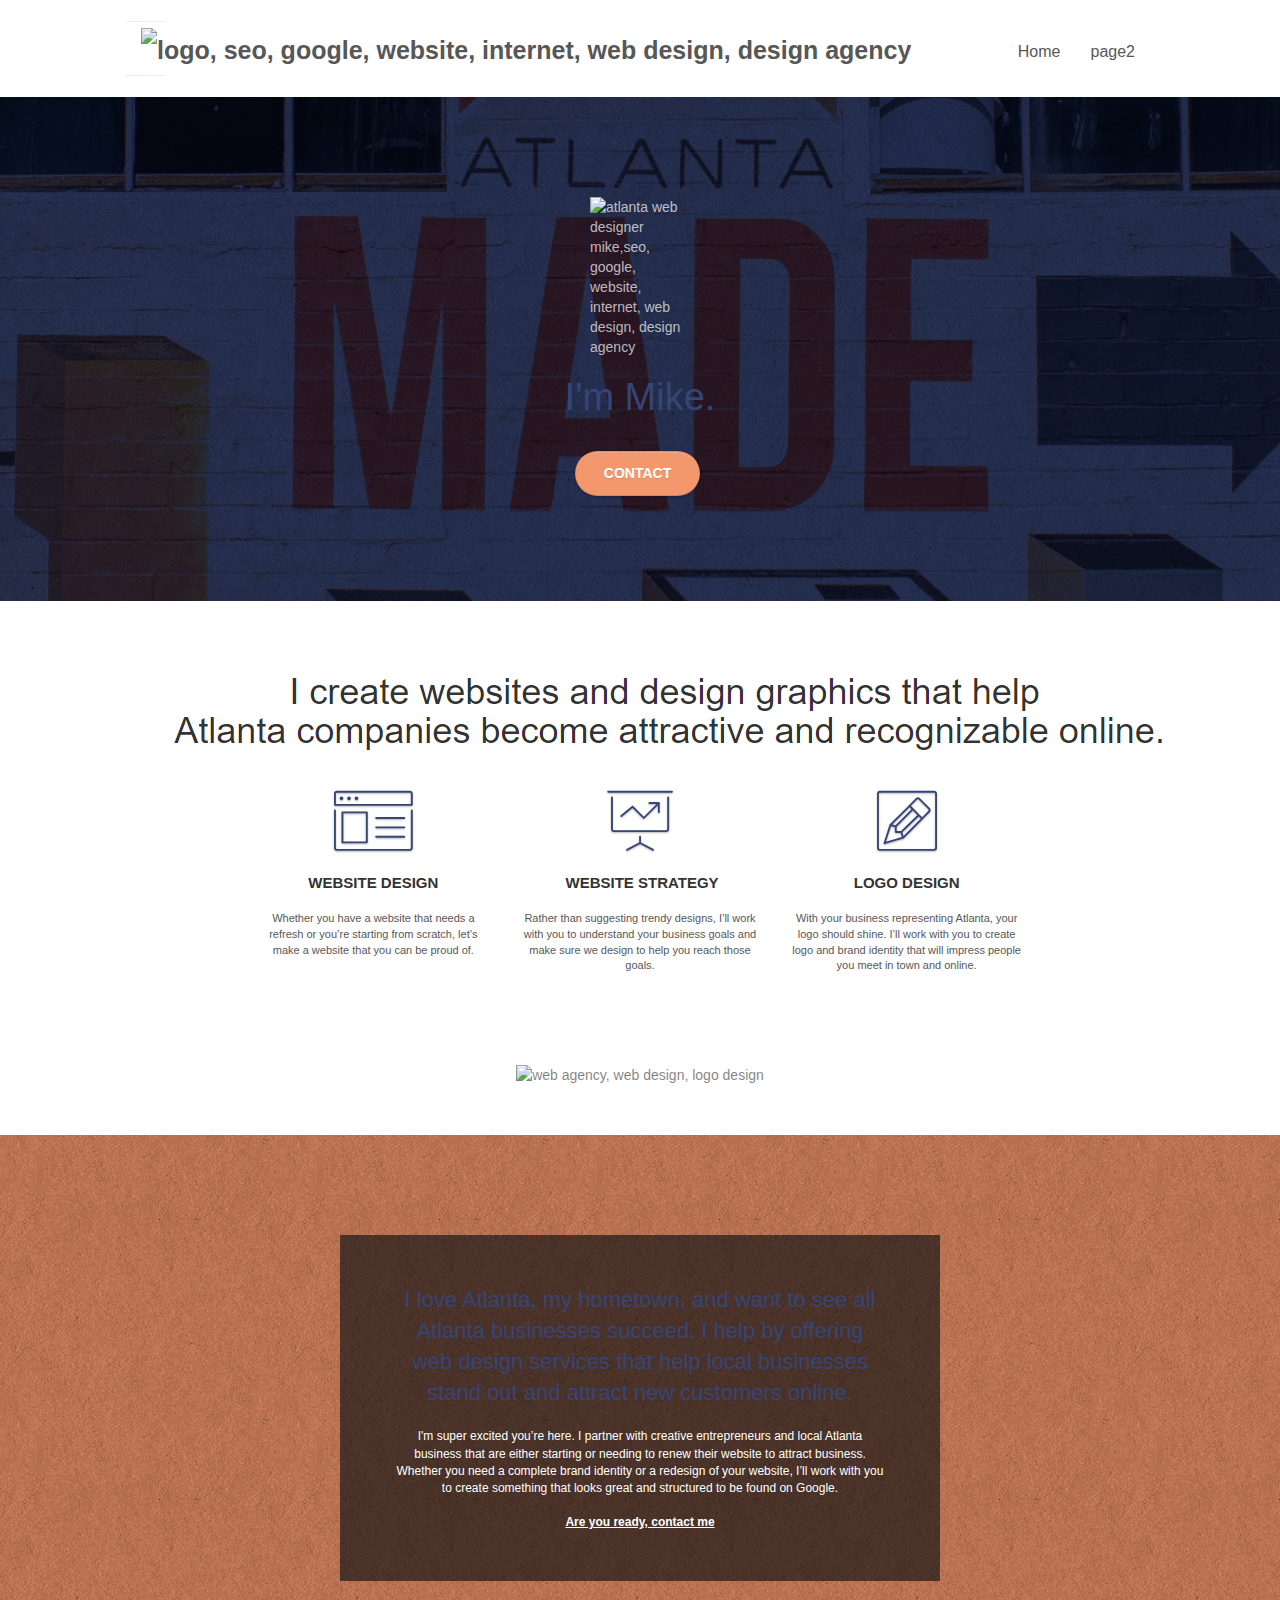
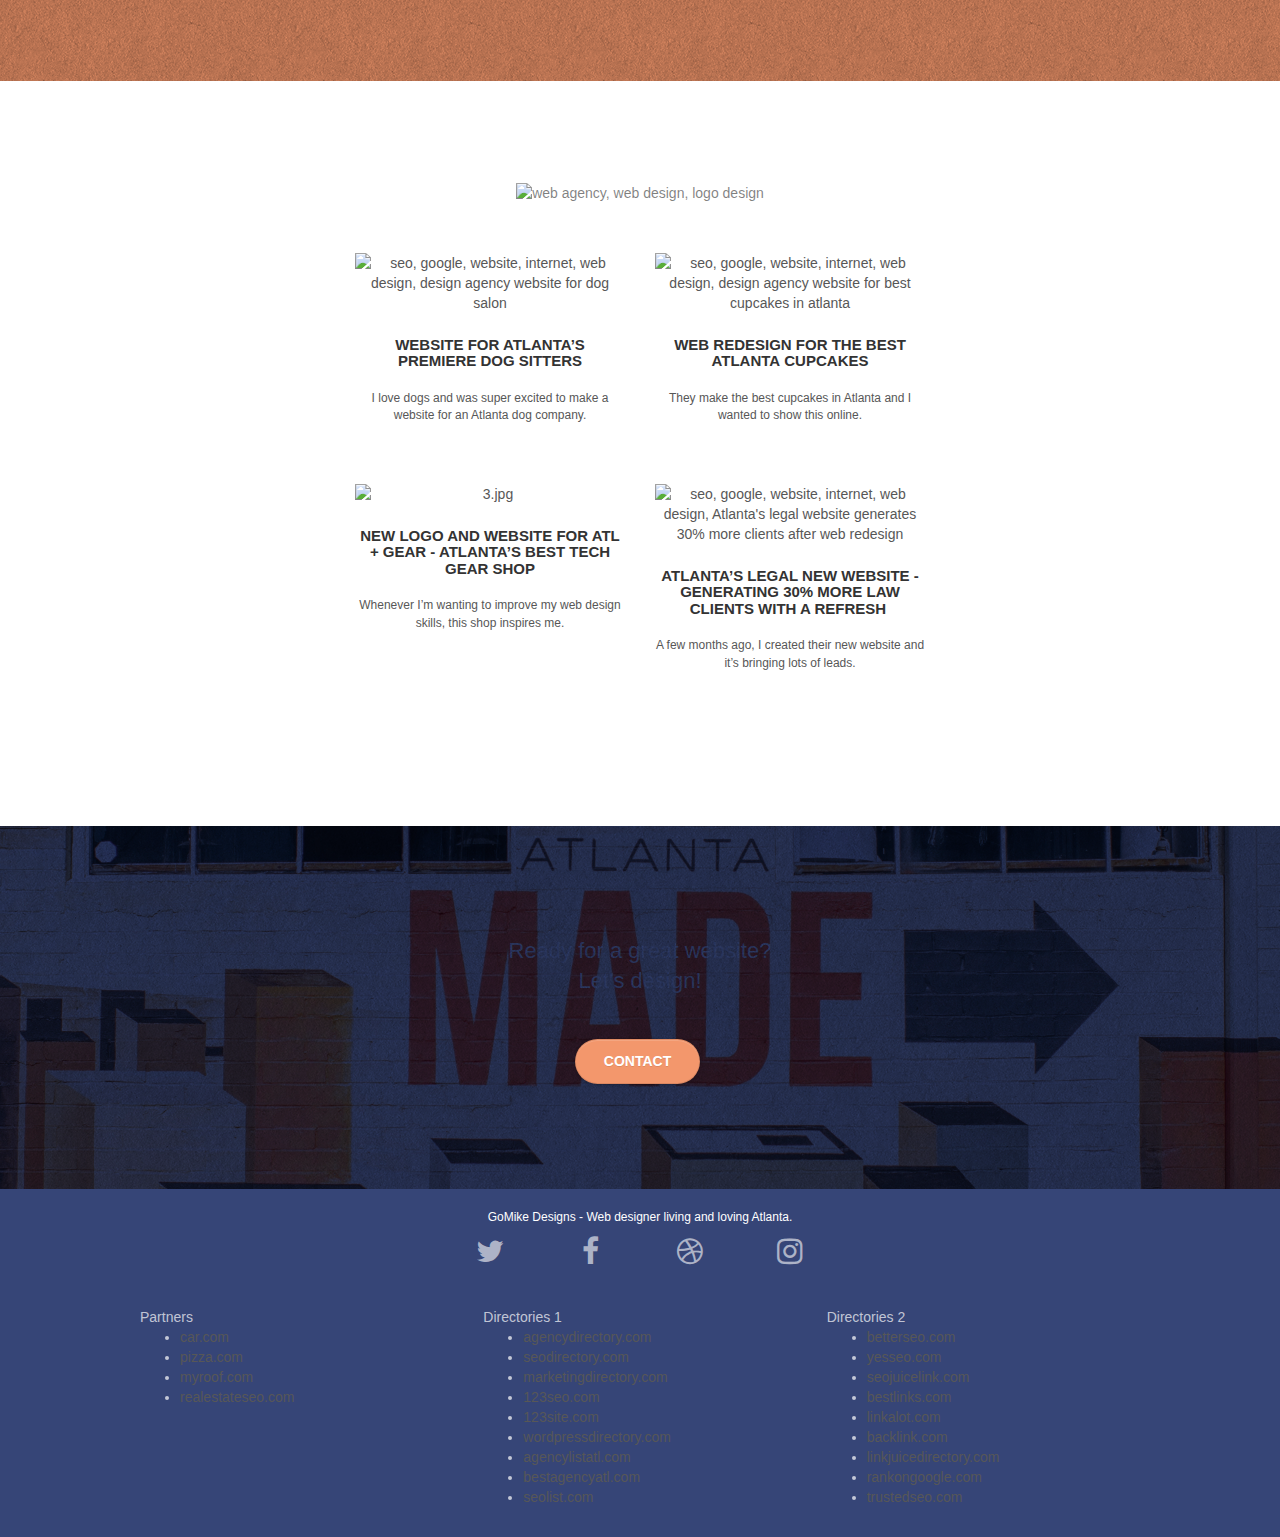
==== index.html @ 1b025294 "Add files via upload" ====
<!doctype html>
<html lang="Default">
<head>
    <meta charset="utf-8">
    <meta name="keywords" content="seo, google, website, internet, web design, design agency, design agency, design agency, design agency, design agency, design agency, logo design atlanta">
    <meta name="description" content="I'm Mike and your should hire me to build your website">
    <meta name="viewport" content="width=device-width, initial-scale=1.0, viewport-fit=cover">
    <link rel="shortcut icon" type="image/png" href="favicon.jpg">
    
	<link rel="stylesheet" type="text/css" href="./css/bootstrap.css">
	<link rel="stylesheet" type="text/css" href="style.css">
	<link rel="stylesheet" type="text/css" href="./css/font-awesome.css">
	<link rel="stylesheet" type="text/css" href="./css/et-line.css">
	
    
	<script src="./js/jquery-2.1.0.js"></script>
	<script src="./js/bootstrap.js"></script>
	<script src="./js/blocs.js"></script>
	<script src="./js/jquery.touchSwipe.js"></script>
	<script src="./js/gmaps.js"></script>

    <title>.</title>

    
<!-- Analytics -->
 
<!-- Analytics END -->
    
</head>
<body>
<!-- Main container -->
<div class="page-container">
    
<!-- bloc-0 -->
<div class="bloc bgc-white l-bloc " id="bloc-0">
	<div class="container bloc-sm">
		<nav class="navbar row">
			<div class="navbar-header">
					<div class="keywords" style="color:#cccccc;font-size:1px;">web agency atlanta, web strategy, web design, logo, website, web, internet, logo design</div>
				<a class="navbar-brand" href="index.html"><img src="img/atlanta%20web%20design%20logo.png" alt="logo, seo, google, website, internet, web design, design agency" height="40" /></a>
					<div class="keywords" style="color:#cccccc;font-size:1px;">web agency atlanta, web strategy, web design, logo, website, web, internet, logo design</div>

				<button id="nav-toggle" type="button" class="ui-navbar-toggle navbar-toggle" data-toggle="collapse" data-target=".navbar-1">
					<span class="sr-only">Toggle navigation</span><span class="icon-bar"></span><span class="icon-bar"></span><span class="icon-bar"></span>
				</button>
			</div>
			<div class="collapse navbar-collapse navbar-1 special-dropdown-nav">
				<ul class="site-navigation nav navbar-nav">
					<li>
						<a href="index.html">Home</a>
					</li>
					<li>
					</li>
					<li>
						<a href="page2.html">page2</a>
					</li>
				</ul>
			</div>
		</nav>
	</div>
</div>
<!-- bloc-0 END -->

<!-- bloc-1-hero -->
<div class="bloc bgc-dark-slate-blue bg-atlanta-20made-20sign d-bloc bg-t-edge bloc-bg-texture texture-paper b-parallax" id="bloc-1-hero">
	<div class="container bloc-lg">
		<div class="row tight-width-whitespace">
			<div class="col-sm-12">
				<img src="img/atlanta%20web%20designer%20mike.png" class="center-block image-resize-mode" width="100" alt="atlanta web designer mike,seo, google, website, internet, web design, design agency" />
				<h1 class="text-center hero-bloc-text tc-white ">
					I'm Mike.
				</h1>
				<div class="text-center">
					<a href="page2.html" class="btn btn-lg btn-clean btn-rd cta-hero btn-atomic-tangerine" id="cta-hero">Contact</a>
				</div>
			</div>
		</div>
	</div>
</div>
<!-- bloc-1-hero END -->

<!-- bloc-2-services -->
<div class="bloc bgc-white l-bloc" id="bloc-2-services">
	<div class="container bloc-md">
		<div class="row">
			<div class="col-sm-12 text-center">
				<img alt="web agency, web design, logo design, atlanta agency, mike" src="img/title.png" />
			</div>
		</div>
		<div class="row voffset-lg med-width-whitespace">
			<div class="col-sm-4">
				<div class="text-center">
					<span class="et-icon-browser sm-shadow icon-dark-slate-blue icons icon-lg"></span>
				</div>
				<h1 class="mg-md text-center service-header">
					Website Design
				</h1>
				<p class="text-center ">
					Whether you have a website that needs a refresh or you&rsquo;re starting from scratch, let&rsquo;s make a website that you can be proud of.
				</p>
			</div>
			<div class="col-sm-4">
				<div class="text-center">
					<span class="et-icon-presentation sm-shadow icon-dark-slate-blue icons icon-lg"></span>
				</div>
				<h1 class="mg-md text-center service-header">
					&nbsp;Website Strategy
				</h1>
				<p class="text-center ">
					Rather than suggesting trendy designs, I&rsquo;ll work with you to understand your business goals and make sure we design to help you reach those goals.<br>
				</p>
			</div>
			<div class="col-sm-4">
				<div class="text-center">
					<span class="et-icon-edit sm-shadow icon-dark-slate-blue icons icon-lg"></span>
				</div>
				<h1 class="mg-md text-center service-header">
					Logo Design
				</h1>
				<p class="text-center ">
					With your business representing Atlanta, your logo should shine. I&rsquo;ll work with you to create logo and brand identity that will impress people you meet in town and online.
				</p>
			</div>
		</div>
		<div class="row voffset-lg voffset">
			<div class="col-xs-12 col-md-8 col-md-offset-2 text-center">
				<img alt="web agency, web design, logo design " src="img/quote.png" />
			</div>
		</div>
	</div>
</div>
<!-- bloc-2-services END -->

<!-- bloc-3-what-i-do -->
<div class="bloc tc-white bgc-atomic-tangerine bloc-bg-texture texture-paper b-parallax bg-atlanta-20made-20sign-20orange d-bloc" id="bloc-3-what-i-do">
	<div class="container bloc-lg">
		<div class="row tight-width-whitespace black-background">
			<div class="col-sm-12">
				<h2 class="mg-md text-center tc-white">
					I love Atlanta, my hometown, and want to see all Atlanta businesses succeed. I help by offering web design services that help local businesses stand out and attract new customers online.<br>
				</h2>
				<p class="text-center white">
					I'm super excited you&rsquo;re here. I partner with creative entrepreneurs and local Atlanta business that are either starting or needing to renew their website to attract business. Whether you need a complete brand identity or a redesign of your website, I&rsquo;ll work with you to create something that looks great and structured to be found on Google.<br><br><a class="ltc-white bold-link" href="page2.html">Are you ready, contact me</a><br>
				</p>
			</div>
		</div>
	</div>
</div>
<!-- bloc-3-what-i-do END -->

<!-- bloc-4-portfolio -->
<div class="bloc bgc-white bg-lines-h2-bg bg-repeat l-bloc" id="bloc-4-portfolio">
	<div class="container bloc-lg">
		<div class="row">
			<div class="col-sm-12 text-center">
								<img alt="web agency, web design, logo design " src="img/title2.png" />

			</div>
		</div>
		<div class="row tight-width-whitespace portfolio-row">
			<div class="col-sm-6">
				<a href="#" data-lightbox="img/11.jpg" data-gallery-id="gallery-1" data-caption="Website for Atlanta's Premiere dog salon" data-frame="snapshot-lb"><img src="img/11.jpg" class="img-responsive portfolio-thumb" alt="seo, google, website, internet, web design, design agency website for dog salon"/></a>
				<h3 class="mg-md text-center">
					Website for Atlanta&rsquo;s premiere Dog Sitters
				</h3>
				<p class="text-center">
					I love dogs and was super excited to make a website for an Atlanta dog company.
				</p>
			</div>
			<div class="col-sm-6">
				<a href="#" data-lightbox="img/2.jpg" data-gallery-id="gallery-1" data-caption="web redesign for the best cupcakes in Atlanta" data-frame="snapshot-lb"><img src="img/2.jpg" class="img-responsive portfolio-thumb" alt="seo, google, website, internet, web design, design agency website for best cupcakes in atlanta"/></a>
				<h3 class="mg-md text-center">
					Web redesign for the best Atlanta&nbsp;cupcakes
				</h3>
				<p class="text-center">
					They make the best cupcakes in Atlanta and I wanted to show this online.
				</p>
			</div>
		</div>
		<div class="row tight-width-whitespace portfolio-row">
			<div class="col-sm-6">
				<a href="#" data-lightbox="img/3.bmp" data-gallery-id="gallery-1" data-caption="New logo and website for Atlanta's best tech gear shop" data-frame="snapshot-lb"><img src="img/3.bmp" class="img-responsive portfolio-thumb" alt="3.jpg" /></a>
				<h3 class="mg-md text-center">
					New logo and website for Atl + Gear - Atlanta&rsquo;s best tech gear shop
				</h3>
				<p class="text-center">
					Whenever I&rsquo;m wanting to improve my web design skills, this shop inspires me.
				</p>
			</div>
			<div class="col-sm-6">
				<a href="#" data-lightbox="img/4.bmp" data-gallery-id="gallery-1" data-caption="Atlanta's legal website generates 30% more clients after web redesign" data-frame="snapshot-lb"><img src="img/4.bmp" class="img-responsive portfolio-thumb" alt="seo, google, website, internet, web design, Atlanta's legal website generates 30% more clients after web redesign" /></a>
				<h3 class="mg-md text-center">
					Atlanta&rsquo;s legal new website - Generating 30% more law clients with a refresh&nbsp;
				</h3>
				<p class="text-center">
					A few months ago, I created their new website and it&rsquo;s bringing lots of leads.
				</p>
			</div>
		</div>
	</div>
</div>
<!-- bloc-4-portfolio END -->

<!-- bloc-5-cta -->
<div class="bloc bgc-dark-slate-blue bg-atlanta-20made-20sign d-bloc bloc-bg-texture texture-paper" id="bloc-5-cta">
	<div class="container bloc-lg">
		<div class="row">
			<h2 class="mg-md text-center tc-white">
				Ready for a great website? <br>Let&rsquo;s design!
			</h2>
			<div class="col-sm-12 text-center">
				<a href="page2.html" class="btn btn-atomic-tangerine btn-clean btn-rd btn-lg cta-hero">Contact</a>
			</div>
		</div>
	</div>
</div>
<!-- bloc-5-cta END -->

<!-- Footer - bloc-8 -->
<div class="bloc bgc-dark-slate-blue d-bloc" id="bloc-8">
	<div class="container bloc-sm">
		<div class="row">
			<div class="col-sm-12">
				<p class="text-center white">
					GoMike Designs - Web designer living and loving Atlanta.<br>
				</p>
				<div class="row row-no-gutters social">
					<div class="col-sm-3">
						<div class="text-center">
							<a class="social" href="index.html"><span class="fa fa-twitter icon-md"></span></a>
						</div>
					</div>
					<div class="col-sm-3">
						<div class="text-center">
							<a class="social" href="index.html"><span class="fa fa-facebook icon-md"></span></a>
						</div>
					</div>
					<div class="col-sm-3">
						<div class="text-center">
							<a class="social" href="index.html"><span class="fa fa-dribbble icon-md"></span></a>
						</div>
					</div>
					<div class="col-sm-3">
						<div class="text-center">
							<a class="social" href="index.html"><span class="fa fa-instagram icon-md"></span></a>
						</div>
					</div>

					<div class="keywords" style="color:#364577;">web agency atlanta, web strategy, web design, logo, website, web, internet, logo design</div>

				</div>
					<div class="row">
					<div class="col-sm-4">
						Partners
							<ul>
								<li><a href="car.com">car.com</a></li>
								<li><a href="pizza.com">pizza.com</a></li>
								<li><a href="myroof.com">myroof.com</a></li>
								<li><a href="realestateseo.com">realestateseo.com</a></li>
							</ul>		
					</div>
					<div class="col-sm-4">
						Directories 1
						<ul>
							<li><a href="agencydirectory.com">agencydirectory.com</a></li>
							<li><a href="seodirectory.com">seodirectory.com</a></li>
							<li><a href="marketingdirectory.com">marketingdirectory.com</a></li>
							<li><a href="123seo.com">123seo.com</a></li>
							<li><a href="123site.com">123site.com</a></li>
							<li><a href="wordpressdirectory.com">wordpressdirectory.com</a></li>
							<li><a href="agencylistatl.com">agencylistatl.com</a></li>
							<li><a href="bestagencyatl.com">bestagencyatl.com</a></li>
							<li><a href="seolist.com">seolist.com</a></li>
						</ul>
					</div>
					<div class="col-sm-4">
						Directories 2
						<ul>
							<li><a href="betterseo.com">betterseo.com</a></li>
							<li><a href="yesseo.com">yesseo.com</a></li>
							<li><a href="seojuicelink.com">seojuicelink.com</a></li>
							<li><a href="bestlinks.com">bestlinks.com</a></li>
							<li><a href="linkalot.com">linkalot.com</a></li>
							<li><a href="backlink.com">backlink.com</a></li>
							<li><a href="linkjuicedirectory.com">linkjuicedirectory.com</a></li>
							<li><a href="rankongoogle.com">rankongoogle.com</a></li>
							<li><a href="trustedseo.com">trustedseo.com</a></li>
						</ul>
					</div>
				</div>
			</div>
		</div>
	</div>
</div>
<!-- Footer - bloc-8 END -->

</div>
<!-- Main container END -->
    

</body>
</html>
---- style.css ----
body {
    margin: 0;
    padding: 0;
    background: #FFF;
    overflow-x: hidden;
    -webkit-font-smoothing: antialiased;
    -moz-osx-font-smoothing: grayscale;
}

a,
button {
    transition: all .3s ease-in-out;
    outline: none!important;
}

a:hover {
    text-decoration: none;
    cursor: pointer;
}

#page-loading-blocs-notifaction {
    position: fixed;
    top: 0;
    bottom: 0;
    width: 100%;
    z-index: 100000;
    background: #FFFFFF url("img/pageload-spinner.gif") no-repeat center center;
}

.bloc {
    width: 100%;
    clear: both;
    background: 50% 50% no-repeat;
    padding: 0 50px;
    -webkit-background-size: cover;
    -moz-background-size: cover;
    -o-background-size: cover;
    background-size: cover;
    position: relative;
}

.bloc .container {
    padding-left: 0;
    padding-right: 0;
}

.bloc-lg {
    padding: 100px 50px;
}

.bloc-md {
    padding: 50px;
}

.bloc-sm {
    padding: 20px 50px;
}

.bg-center,
.bg-l-edge,
.bg-r-edge,
.bg-t-edge,
.bg-b-edge,
.bg-tl-edge,
.bg-bl-edge,
.bg-tr-edge,
.bg-br-edge,
.bg-repeat {
    -webkit-background-size: auto!important;
    -moz-background-size: auto!important;
    -o-background-size: auto!important;
    background-size: auto!important;
}

.bg-repeat {
    background: repeat;
}

.bg-t-edge {
    background: top no-repeat;
}

.bloc-bg-texture::before {
    content: "";
    background-size: 2px 2px;
    position: absolute;
    top: 0;
    bottom: 0;
    left: 0;
    right: 0;
}

.texture-paper::before {
    background: url("img/texture-paper.png");
    background-size: 280px 280px;
}

.b-parallax {
    background-attachment: fixed;
}

.d-bloc {
    color: rgba(255, 255, 255, .7);
}

.d-bloc button:hover {
    color: rgba(255, 255, 255, .9);
}

.d-bloc .icon-round,
.d-bloc .icon-square,
.d-bloc .icon-rounded,
.d-bloc .icon-semi-rounded-a,
.d-bloc .icon-semi-rounded-b {
    border-color: rgba(255, 255, 255, .9);
}

.d-bloc .divider-h span {
    border-color: rgba(255, 255, 255, .2);
}

.d-bloc .a-btn,
.d-bloc .navbar a,
.d-bloc .navbar-brand,
.d-bloc a .icon-sm,
.d-bloc a .icon-md,
.d-bloc a .icon-lg,
.d-bloc a .icon-xl,
.d-bloc h1 a,
.d-bloc h2 a,
.d-bloc h3 a,
.d-bloc h4 a,
.d-bloc h5 a,
.d-bloc h6 a,
.d-bloc p a {
    color: rgba(255, 255, 255, .6);
}

.d-bloc .a-btn:hover,
.d-bloc .navbar a:hover,
.d-bloc .navbar-brand:hover,
.d-bloc a:hover .icon-sm,
.d-bloc a:hover .icon-md,
.d-bloc a:hover .icon-lg,
.d-bloc a:hover .icon-xl,
.d-bloc h1 a:hover,
.d-bloc h2 a:hover,
.d-bloc h3 a:hover,
.d-bloc h4 a:hover,
.d-bloc h5 a:hover,
.d-bloc h6 a:hover,
.d-bloc p a:hover {
    color: rgba(255, 255, 255, 1);
}

.d-bloc .navbar-toggle .icon-bar {
    background: rgba(255, 255, 255, 1);
}

.d-bloc .btn-wire,
.d-bloc .btn-wire:hover {
    color: rgba(255, 255, 255, 1);
    border-color: rgba(255, 255, 255, 1);
}

.d-bloc .panel {
    color: rgba(0, 0, 0, .5);
}

.d-bloc .panel button:hover {
    color: rgba(0, 0, 0, .7);
}

.d-bloc .panel icon {
    border-color: rgba(0, 0, 0, .7);
}

.d-bloc .panel .divider-h span {
    border-color: rgba(0, 0, 0, .1);
}

.d-bloc .panel .a-btn {
    color: rgba(0, 0, 0, .6);
}

.d-bloc .panel .a-btn:hover {
    color: rgba(0, 0, 0, 1);
}

.d-bloc .panel .btn-wire,
.d-bloc .panel .btn-wire:hover {
    color: rgba(0, 0, 0, .7);
    border-color: rgba(0, 0, 0, .3);
}

.d-bloc .panel,
.l-bloc {
    color: rgba(0, 0, 0, .5);
}

.d-bloc .panel button:hover,
.l-bloc button:hover {
    color: rgba(0, 0, 0, .7);
}

.l-bloc .icon-round,
.l-bloc .icon-square,
.l-bloc .icon-rounded,
.l-bloc .icon-semi-rounded-a,
.l-bloc .icon-semi-rounded-b {
    border-color: rgba(0, 0, 0, .7);
}

.d-bloc .panel .divider-h span,
.l-bloc .divider-h span {
    border-color: rgba(0, 0, 0, .1);
}

.d-bloc .panel .a-btn,
.l-bloc .a-btn,
.l-bloc .navbar a,
.l-bloc .navbar-brand,
.l-bloc a .icon-sm,
.l-bloc a .icon-md,
.l-bloc a .icon-lg,
.l-bloc a .icon-xl,
.l-bloc h1 a,
.l-bloc h2 a,
.l-bloc h3 a,
.l-bloc h4 a,
.l-bloc h5 a,
.l-bloc h6 a,
.l-bloc p a {
    color: rgba(0, 0, 0, .6);
}

.d-bloc .panel .a-btn:hover,
.l-bloc .a-btn:hover,
.l-bloc .navbar a:hover,
.l-bloc .navbar-brand:hover,
.l-bloc a:hover .icon-sm,
.l-bloc a:hover .icon-md,
.l-bloc a:hover .icon-lg,
.l-bloc a:hover .icon-xl,
.l-bloc h1 a:hover,
.l-bloc h2 a:hover,
.l-bloc h3 a:hover,
.l-bloc h4 a:hover,
.l-bloc h5 a:hover,
.l-bloc h6 a:hover,
.l-bloc p a:hover {
    color: rgba(0, 0, 0, 1);
}

.l-bloc .navbar-toggle .icon-bar {
    color: rgba(0, 0, 0, .6);
}

.d-bloc .panel .btn-wire,
.d-bloc .panel .btn-wire:hover,
.l-bloc .btn-wire,
.l-bloc .btn-wire:hover {
    color: rgba(0, 0, 0, .7);
    border-color: rgba(0, 0, 0, .3);
}

.voffset {
    margin-top: 30px;
}

.voffset-lg {
    margin-top: 80px;
}

.row-no-gutters {
    margin-right: 0;
    margin-left: 0;
}

.row.row-no-gutters > [class^="col-"],
.row.row-no-gutters > [class*=" col-"] {
    padding-right: 0;
    padding-left: 0;
}

#bloc-2-services p {
    font-size: 11px;
}

.navbar {
    margin-bottom: 0;
    z-index: 1;
}

.navbar-brand {
    height: auto;
    padding: 3px 15px;
    font-size: 25px;
    font-weight: normal;
    font-weight: 600;
    line-height: 44px;
}

.navbar-brand img {
    max-height: 200px;
    margin: 0 5px 0 0;
    display: inline;
}

.navbar-brand img[src$=svg] {
    min-width: 100px;
}

.nav-center .navbar-brand img {
    margin: 0;
}

.navbar .nav {
    padding-top: 2px;
    margin-right: -16px;
    float: right;
    z-index: 1;
}

.nav > li {
    float: left;
    margin-top: 4px;
    font-size: 16px;
}

.navbar-nav .open .dropdown-menu > li > a {
    text-align: inherit;
}

.nav > li a:hover,
.nav > li a:focus {
    background: transparent;
}

.navbar-toggle {
    margin: 10px 10px 0 0;
    border: 0px;
}

.navbar-toggle:hover {
    background: transparent!important;
}

.navbar-toggle .icon-bar {
    background-color: rgba(0, 0, 0, .5);
    width: 26px;
}

.nav-invert .navbar .nav {
    float: left;
}

.nav-invert .navbar-header,
.nav-invert .navbar-brand {
    float: right;
    position: relative;
    z-index: 2;
}

@media (min-width: 768px) {
    .site-navigation {
        position: absolute;
        top: 50%;
        right: 20px;
        transform: translate(0, -50%);
        -webkit-transform: translateY(-50%);
    }
    .nav > li .dropdown-menu a,
    .nav > li .dropdown-menu a:hover {
        color: #484848;
    }
    .nav-invert .site-navigation {
        left: 0;
        right: 0;
    }
    .nav-center {
        text-align: center;
    }
    .nav-center .navbar-header {
        width: 100%;
    }
    .nav-center .navbar-header,
    .nav-center .navbar-brand,
    .nav-center .nav > li {
        float: none;
        display: inline-block;
    }
    .nav-center .site-navigation {
        position: relative;
        width: 100%;
        right: 0;
        margin-right: 0px;
        margin-top: 20px;
    }
    .nav-center.mini-nav .navbar-toggle {
        float: none;
        margin: 10px auto 0;
    }
}

.nav > li > .dropdown a {
    background: none!important;
    display: block;
    padding: 14px 15px;
}

nav .caret {
    margin: 0 5px;
}

.dropdown-menu .dropdown-menu {
    top: -8px;
    left: 100%;
}

.dropdown-menu .dropmenu-flow-right {
    top: 100%;
    left: 0;
    margin-left: -1px;
    border-top-left-radius: 0;
    border-top-right-radius: 0;
}

.dropdown-menu .dropdown span {
    border: 4px solid black;
    border-top-color: transparent;
    border-right-color: transparent;
    border-bottom-color: transparent;
    margin: 6px -5px 0 0!important;
    float: right;
}

.mg-md {
    margin-top: 10px;
    margin-bottom: 20px;
}

.mg-lg {
    margin-top: 10px;
    margin-bottom: 40px;
}

.btn {
    margin: 0 5px 5px 0;
}

.btn.pull-right {
    margin: 0 0 5px 5px;
}

.btn-d,
.btn-d:hover,
.btn-d:focus {
    color: #FFF;
    background: rgba(0, 0, 0, .3);
}

button {
    outline: none!important;
}

.btn-rd {
    border-radius: 40px;
}

.btn-clean {
    border: 1px solid rgba(0, 0, 0, .08);
    border-bottom-color: rgba(0, 0, 0, .1);
    text-shadow: 0 1px 0 rgba(0, 0, 1, .1);
    box-shadow: 0 1px 3px rgba(0, 0, 1, .25), inset 0 1px 0 0 rgba(255, 255, 255, .15);
}

.icon-md {
    font-size: 30px!important;
}

.icon-lg {
    font-size: 60px!important;
}

.sm-shadow {
    text-shadow: 0 1px 2px rgba(0, 0, 0, .3);
}

.panel-sq,
.panel-sq .panel-heading,
.panel-sq .panel-footer {
    border-radius: 0;
}

.panel-rd {
    border-radius: 30px;
}

.panel-rd .panel-heading {
    border-radius: 29px 29px 0 0;
}

.panel-rd .panel-footer {
    border-radius: 0 0 29px 29px;
}

.form-control {
    border-color: rgba(0, 0, 0, .1);
    box-shadow: none;
}

.scrollToTop {
    width: 40px;
    height: 40px;
    position: fixed;
    bottom: 20px;
    right: 20px;
    opacity: 0;
    z-index: 500;
    transition: all .3s ease-in-out;
}

.scrollToTop span {
    margin-top: 6px;
}

.showScrollTop {
    font-size: 14px;
    opacity: 1;
}

a[data-lightbox] {
    position: relative;
    display: block;
    text-align: center;
}

a[data-lightbox]:hover::before {
    content: "+";
    font-family: "HelveticaNeue-Light", "Helvetica Neue Light", "Helvetica Neue", Helvetica, Arial;
    font-size: 32px;
    width: 50px;
    height: 50px;
    margin-left: -25px;
    border-radius: 50%;
    background: rgba(0, 0, 0, .6);
    color: #FFF;
    font-weight: 100;
    z-index: 1;
    position: absolute;
    top: 50%;
    transform: translateY(-50%);
    -webkit-transform: translateY(-50%);
}

a[data-lightbox]:hover img {
    opacity: 0.6;
    -webkit-animation-fill-mode: none;
    animation-fill-mode: none;
}

#lightbox-modal {
    display: flex;
    align-items: center;
}

#lightbox-modal .modal-dialog {
    width: 90%;
    max-width: 900px;
    margin: 0 auto 0;
}

#lightbox-modal .modal-dialog img {
    max-height: 90vh;
    margin: 0 auto;
}

.lightbox-caption {
    padding: 20px;
    color: #FFF;
    background: rgba(0, 0, 0, .5);
    position: absolute;
    left: 15px;
    right: 15px;
    bottom: 5px;
}

.close-lightbox {
    color: #FFF;
    font-size: 30px;
    position: absolute;
    top: 20px;
    right: 20px;
    z-index: 20;
    background: rgba(0, 0, 0, .5);
    border: none;
    line-height: 30px;
    padding: 0 9px 5px;
    opacity: 0.3;
}

.close-lightbox:hover,
.next-lightbox:hover,
.prev-lightbox:hover {
    opacity: 1.0;
    color: #FFF;
}

.next-lightbox,
.prev-lightbox {
    font-size: 20px;
    color: rgba(255, 255, 255, .9);
    background: rgba(0, 0, 0, .5);
    transition: all .2s ease-in-out;
    position: absolute;
    top: 45%;
    z-index: 1;
    opacity: 0.4;
}

.next-lightbox {
    padding: 6px 8px 1px 13px;
    right: 25px;
}

.prev-lightbox {
    padding: 6px 13px 1px 10px;
    left: 25px;
}

.snapshot-lb .modal-body {
    padding-bottom: 45px;
}

.snapshot-lb .lightbox-caption {
    padding: 0;
    color: rgba(0, 0, 0, .5);
    background: none;
}

h1,
h2,
h3,
h4,
h5,
h6,
p,
label,
.btn,
a {
    font-family: "helvetica";
    font-weight: 400;
    color: #575757!important;
}

.container {
    max-width: 1000px;
}

.hero-bloc-text {
    font-size: 38px;
}

.hero-bloc-text-sub {
    font-size: 36px;
}

.statement-bloc-text {
    line-height: 26px;
    font-style: italic;
    font-size: 20px;
    text-align: center;
    font-weight: lighter;
    max-width: 520px;
    margin: auto auto auto auto;
}

p {
    font-size: 12px;
}

.tight-width-whitespace {
    max-width: 600px;
    margin: auto auto auto auto;
}

.h1 {
    font-size: 20px;
    font-family: "Open Sans";
}

.cta-hero {
    margin-top: 22px;
    color: #FFFFFF!important;
    text-transform: uppercase;
    padding: 12px 28px 12px 28px;
    font-size: 1.0em;
    font-weight: 700;
}

.social {
    max-width: 400px;
    margin: auto auto auto auto;
}

h2 {
    font-size: 22px;
    line-height: 1.4em;
}

h3 {
    font-size: 15px;
    text-transform: uppercase;
    font-weight: 700;
    color: #333333!important;
}

.med-width-whitespace {
    max-width: 800px;
    margin: auto auto auto auto;
    box-shadow: 0px 0px 0px #000000;
}

h1 {
    color: #333333!important;
}

h4 {
    color: #333333!important;
}

.icons {
    margin-bottom: 14px;
    margin-top: 24px;
}

.white {
    color: #FFFFFF!important;
}

.portfolio-thumb {
    margin-bottom: 24px;
}

.portfolio-row {
    margin-bottom: 44px;
    margin-top: 50px;
}

.avatar {
    box-shadow: 0px 4px 9px rgba(0, 0, 0, 0.3);
}

.black-background {
    background-color: rgba(35, 31, 32, 0.7);
    padding: 40px 40px 40px 40px;
}

.bold-link {
    font-weight: 900;
    text-decoration: underline!important;
}

.service-header {
    font-size: 15px;
    font-weight: 700;
    text-transform: uppercase;
}

.bgc-white {
    background-color: #FFFFFF;
}

.bgc-dark-slate-blue {
    background-color: #364577;
}

.bgc-atomic-tangerine {
    background-color: #F3976C;
}

.tc-white {
    color: #364577!important;
}

.btn-atomic-tangerine {
    background: #F3976C;
    color: #FFFFFF!important;
}

.btn-atomic-tangerine:hover {
    background: #c27956!important;
    color: #FFFFFF!important;
}

.ltc-white {
    color: #FFFFFF!important;
}

.ltc-white:hover {
    color: #cccccc!important;
}

.ltc-atomic-tangerine {
    color: #F3976C!important;
}

.ltc-atomic-tangerine:hover {
    color: #c27956!important;
}

.icon-dark-slate-blue {
    color: #364577!important;
    border-color: #364577!important;
}

.bg-dots-bg {
    background-image: url("img/dots-bg.png");
}

.bg-lines-h2-bg {
    background-image: url("img/lines-h2-bg.png");
}

.bg-atlanta-20made-20sign {
    background-image: url("img/atlanta%20made%20sign.jpg");
}

.bg-atlanta-20made-20sign-20orange {
    background-image: url("img/atlanta%20made%20sign%20orange.jpg");
}

@media (max-width: 1024px) {
    .bloc {
        padding-left: 20px;
        padding-right: 20px;
    }
    .bloc.full-width-bloc,
    .bloc-tile-2.full-width-bloc .container,
    .bloc-tile-3.full-width-bloc .container,
    .bloc-tile-4.full-width-bloc .container {
        padding-left: 0;
        padding-right: 0;
    }
}

@media (max-width: 992px) and (min-width: 768px) {
    .navbar .nav {
        max-width: 80%
    }
    .nav-center.navbar .nav {
        max-width: 100%
    }
}

@media only screen and (min-device-width: 768px) and (max-device-width: 1024px) and (orientation: landscape) {
    .b-parallax {
        background-attachment: scroll;
    }
}

@media only screen and (min-device-width: 1024px) and (max-device-width: 1366px) and (-webkit-min-device-pixel-ratio: 1.5) {
    .b-parallax {
        background-attachment: scroll;
    }
}

@media (max-width: 991px) {
    .container {
        width: 100%;
    }
    .b-parallax {
        background-attachment: scroll;
    }
    .page-container,
    #hero-bloc {
        overflow-x: hidden;
        position: relative;
    }
    .bloc {
        padding-left: constant(safe-area-inset-left);
        padding-right: constant(safe-area-inset-right);
    }
    .bloc-group,
    .bloc-group .bloc {
        display: block;
        width: 100%;
    }
    .bloc-fill-screen .fill-bloc-top-edge,
    .bloc-fill-screen .fill-bloc-bottom-edge {
        padding: 0 20px;
        padding-left: constant(safe-area-inset-left);
        padding-right: constant(safe-area-inset-right);
    }
}

@media (max-width: 767px) {
    .page-container {
        overflow-x: hidden;
        position: relative;
    }
    h1,
    h2,
    h3,
    h4,
    h5,
    h6,
    p,
    #disqus_thread {
        padding-left: 10px!important;
        padding-right: 10px!important;
    }
    .b-parallax {
        background-attachment: scroll;
    }
    .navbar .nav {
        padding-top: 0;
        border-top: 1px solid rgba(0, 0, 0, .2);
        float: none!important;
    }
    .navbar.row {
        margin-left: 0;
        margin-right: 0;
    }
    .site-navigation {
        position: inherit;
        transform: none;
        -webkit-transform: none;
        -ms-transform: none;
    }
    .nav > li {
        margin-top: 0;
        border-bottom: 1px solid rgba(0, 0, 0, .1);
        background: rgba(0, 0, 0, .05);
        text-align: left;
        padding-left: 15px;
        width: 100%;
    }
    .nav > li:hover {
        background: rgba(0, 0, 0, .08);
    }
    .dropdown .dropdown a .caret {
        float: none;
        margin: 5px 0 0 10px!important;
        border: 4px solid black;
        border-bottom-color: transparent;
        border-right-color: transparent;
        border-left-color: transparent;
    }
    #hero-bloc .navbar .nav {
        background: rgba(0, 0, 0, .8);
    }
    #hero-bloc .navbar .nav a {
        color: rgba(255, 255, 255, .6);
    }
    .hero {
        padding: 50px 0;
    }
    .hero-nav {
        left: -1px;
        right: -1px;
    }
    .navbar-collapse {
        padding: 0;
        overflow-x: hidden;
        -webkit-box-shadow: none;
        box-shadow: none;
    }
    .navbar-brand img {
        max-height: 40px;
        width: auto;
    }
    .nav-invert .navbar-header {
        float: none;
        width: 100%;
    }
    .nav-invert .navbar-toggle {
        float: left;
        margin-left: 10px;
    }
    .bloc {
        padding-left: 0;
        padding-right: 0;
    }
    .bloc-xxl,
    .bloc-xl,
    .bloc-lg {
        padding: 40px 0;
    }
    .bloc-sm,
    .bloc-md {
        padding-left: 0;
        padding-right: 0;
    }
    .bloc-tile-2 .container,
    .bloc-tile-3 .container,
    .bloc-tile-4 .container,
    .bloc-fill-screen .fill-bloc-top-edge,
    .bloc-fill-screen .fill-bloc-bottom-edge {
        padding-left: 0;
        padding-right: 0;
    }
    .a-block {
        padding: 0 10px;
    }
    .btn-dwn {
        display: none;
    }
    .voffset {
        margin-top: 5px;
    }
    .voffset-md {
        margin-top: 20px;
    }
    .voffset-lg {
        margin-top: 30px;
    }
    form {
        padding: 5px;
    }
    .close-lightbox {
        display: inline-block;
    }
    .blocsapp-device-iphone5 {
        background-size: 216px 425px;
        padding-top: 60px;
        width: 216px;
        height: 425px;
    }
    .blocsapp-device-iphone5 img {
        width: 180px;
        height: 320px;
    }
}

@media (max-width: 400px) {
    .bloc {
        padding-left: 0;
        padding-right: 0;
    }
}

@media (max-width: 767px) {
    .bloc-mob-center-text {
        text-align: center;
    }
}
---- css/et-line.css ----
@font-face {
    font-family: et-line;
    src: url(../fonts/et-line.eot);
    src: url(../fonts/et-line.eot?#iefix) format('embedded-opentype'), url(../fonts/et-line.woff) format('woff'), url(../fonts/et-line.ttf) format('truetype'), url(../fonts/et-line.svg#et-line) format('svg');
    font-weight: 400;
    font-style: normal
}

.et-icon-adjustments,
.et-icon-alarmclock,
.et-icon-anchor,
.et-icon-aperture,
.et-icon-attachment,
.et-icon-bargraph,
.et-icon-basket,
.et-icon-beaker,
.et-icon-bike,
.et-icon-book-open,
.et-icon-briefcase,
.et-icon-browser,
.et-icon-calendar,
.et-icon-camera,
.et-icon-caution,
.et-icon-chat,
.et-icon-circle-compass,
.et-icon-clipboard,
.et-icon-clock,
.et-icon-cloud,
.et-icon-compass,
.et-icon-desktop,
.et-icon-dial,
.et-icon-document,
.et-icon-documents,
.et-icon-download,
.et-icon-dribbble,
.et-icon-edit,
.et-icon-envelope,
.et-icon-expand,
.et-icon-facebook,
.et-icon-flag,
.et-icon-focus,
.et-icon-gears,
.et-icon-genius,
.et-icon-gift,
.et-icon-global,
.et-icon-globe,
.et-icon-googleplus,
.et-icon-grid,
.et-icon-happy,
.et-icon-hazardous,
.et-icon-heart,
.et-icon-hotairballoon,
.et-icon-hourglass,
.et-icon-key,
.et-icon-laptop,
.et-icon-layers,
.et-icon-lifesaver,
.et-icon-lightbulb,
.et-icon-linegraph,
.et-icon-linkedin,
.et-icon-lock,
.et-icon-magnifying-glass,
.et-icon-map,
.et-icon-map-pin,
.et-icon-megaphone,
.et-icon-mic,
.et-icon-mobile,
.et-icon-newspaper,
.et-icon-notebook,
.et-icon-paintbrush,
.et-icon-paperclip,
.et-icon-pencil,
.et-icon-phone,
.et-icon-picture,
.et-icon-pictures,
.et-icon-piechart,
.et-icon-presentation,
.et-icon-pricetags,
.et-icon-printer,
.et-icon-profile-female,
.et-icon-profile-male,
.et-icon-puzzle,
.et-icon-quote,
.et-icon-recycle,
.et-icon-refresh,
.et-icon-ribbon,
.et-icon-rss,
.et-icon-sad,
.et-icon-scissors,
.et-icon-scope,
.et-icon-search,
.et-icon-shield,
.et-icon-speedometer,
.et-icon-strategy,
.et-icon-streetsign,
.et-icon-tablet,
.et-icon-target,
.et-icon-telescope,
.et-icon-toolbox,
.et-icon-tools,
.et-icon-tools-2,
.et-icon-trophy,
.et-icon-tumblr,
.et-icon-twitter,
.et-icon-upload,
.et-icon-video,
.et-icon-wallet,
.et-icon-wine {
    font-family: et-line;
    speak: none;
    font-style: normal;
    font-weight: 400;
    font-variant: normal;
    text-transform: none;
    line-height: 1;
    -webkit-font-smoothing: antialiased;
    -moz-osx-font-smoothing: grayscale;
    display: inline-block
}

.et-icon-mobile:before {
    content: "\e000"
}

.et-icon-laptop:before {
    content: "\e001"
}

.et-icon-desktop:before {
    content: "\e002"
}

.et-icon-tablet:before {
    content: "\e003"
}

.et-icon-phone:before {
    content: "\e004"
}

.et-icon-document:before {
    content: "\e005"
}

.et-icon-documents:before {
    content: "\e006"
}

.et-icon-search:before {
    content: "\e007"
}

.et-icon-clipboard:before {
    content: "\e008"
}

.et-icon-newspaper:before {
    content: "\e009"
}

.et-icon-notebook:before {
    content: "\e00a"
}

.et-icon-book-open:before {
    content: "\e00b"
}

.et-icon-browser:before {
    content: "\e00c"
}

.et-icon-calendar:before {
    content: "\e00d"
}

.et-icon-presentation:before {
    content: "\e00e"
}

.et-icon-picture:before {
    content: "\e00f"
}

.et-icon-pictures:before {
    content: "\e010"
}

.et-icon-video:before {
    content: "\e011"
}

.et-icon-camera:before {
    content: "\e012"
}

.et-icon-printer:before {
    content: "\e013"
}

.et-icon-toolbox:before {
    content: "\e014"
}

.et-icon-briefcase:before {
    content: "\e015"
}

.et-icon-wallet:before {
    content: "\e016"
}

.et-icon-gift:before {
    content: "\e017"
}

.et-icon-bargraph:before {
    content: "\e018"
}

.et-icon-grid:before {
    content: "\e019"
}

.et-icon-expand:before {
    content: "\e01a"
}

.et-icon-focus:before {
    content: "\e01b"
}

.et-icon-edit:before {
    content: "\e01c"
}

.et-icon-adjustments:before {
    content: "\e01d"
}

.et-icon-ribbon:before {
    content: "\e01e"
}

.et-icon-hourglass:before {
    content: "\e01f"
}

.et-icon-lock:before {
    content: "\e020"
}

.et-icon-megaphone:before {
    content: "\e021"
}

.et-icon-shield:before {
    content: "\e022"
}

.et-icon-trophy:before {
    content: "\e023"
}

.et-icon-flag:before {
    content: "\e024"
}

.et-icon-map:before {
    content: "\e025"
}

.et-icon-puzzle:before {
    content: "\e026"
}

.et-icon-basket:before {
    content: "\e027"
}

.et-icon-envelope:before {
    content: "\e028"
}

.et-icon-streetsign:before {
    content: "\e029"
}

.et-icon-telescope:before {
    content: "\e02a"
}

.et-icon-gears:before {
    content: "\e02b"
}

.et-icon-key:before {
    content: "\e02c"
}

.et-icon-paperclip:before {
    content: "\e02d"
}

.et-icon-attachment:before {
    content: "\e02e"
}

.et-icon-pricetags:before {
    content: "\e02f"
}

.et-icon-lightbulb:before {
    content: "\e030"
}

.et-icon-layers:before {
    content: "\e031"
}

.et-icon-pencil:before {
    content: "\e032"
}

.et-icon-tools:before {
    content: "\e033"
}

.et-icon-tools-2:before {
    content: "\e034"
}

.et-icon-scissors:before {
    content: "\e035"
}

.et-icon-paintbrush:before {
    content: "\e036"
}

.et-icon-magnifying-glass:before {
    content: "\e037"
}

.et-icon-circle-compass:before {
    content: "\e038"
}

.et-icon-linegraph:before {
    content: "\e039"
}

.et-icon-mic:before {
    content: "\e03a"
}

.et-icon-strategy:before {
    content: "\e03b"
}

.et-icon-beaker:before {
    content: "\e03c"
}

.et-icon-caution:before {
    content: "\e03d"
}

.et-icon-recycle:before {
    content: "\e03e"
}

.et-icon-anchor:before {
    content: "\e03f"
}

.et-icon-profile-male:before {
    content: "\e040"
}

.et-icon-profile-female:before {
    content: "\e041"
}

.et-icon-bike:before {
    content: "\e042"
}

.et-icon-wine:before {
    content: "\e043"
}

.et-icon-hotairballoon:before {
    content: "\e044"
}

.et-icon-globe:before {
    content: "\e045"
}

.et-icon-genius:before {
    content: "\e046"
}

.et-icon-map-pin:before {
    content: "\e047"
}

.et-icon-dial:before {
    content: "\e048"
}

.et-icon-chat:before {
    content: "\e049"
}

.et-icon-heart:before {
    content: "\e04a"
}

.et-icon-cloud:before {
    content: "\e04b"
}

.et-icon-upload:before {
    content: "\e04c"
}

.et-icon-download:before {
    content: "\e04d"
}

.et-icon-target:before {
    content: "\e04e"
}

.et-icon-hazardous:before {
    content: "\e04f"
}

.et-icon-piechart:before {
    content: "\e050"
}

.et-icon-speedometer:before {
    content: "\e051"
}

.et-icon-global:before {
    content: "\e052"
}

.et-icon-compass:before {
    content: "\e053"
}

.et-icon-lifesaver:before {
    content: "\e054"
}

.et-icon-clock:before {
    content: "\e055"
}

.et-icon-aperture:before {
    content: "\e056"
}

.et-icon-quote:before {
    content: "\e057"
}

.et-icon-scope:before {
    content: "\e058"
}

.et-icon-alarmclock:before {
    content: "\e059"
}

.et-icon-refresh:before {
    content: "\e05a"
}

.et-icon-happy:before {
    content: "\e05b"
}

.et-icon-sad:before {
    content: "\e05c"
}

.et-icon-facebook:before {
    content: "\e05d"
}

.et-icon-twitter:before {
    content: "\e05e"
}

.et-icon-googleplus:before {
    content: "\e05f"
}

.et-icon-rss:before {
    content: "\e060"
}

.et-icon-tumblr:before {
    content: "\e061"
}

.et-icon-linkedin:before {
    content: "\e062"
}

.et-icon-dribbble:before {
    content: "\e063"
}
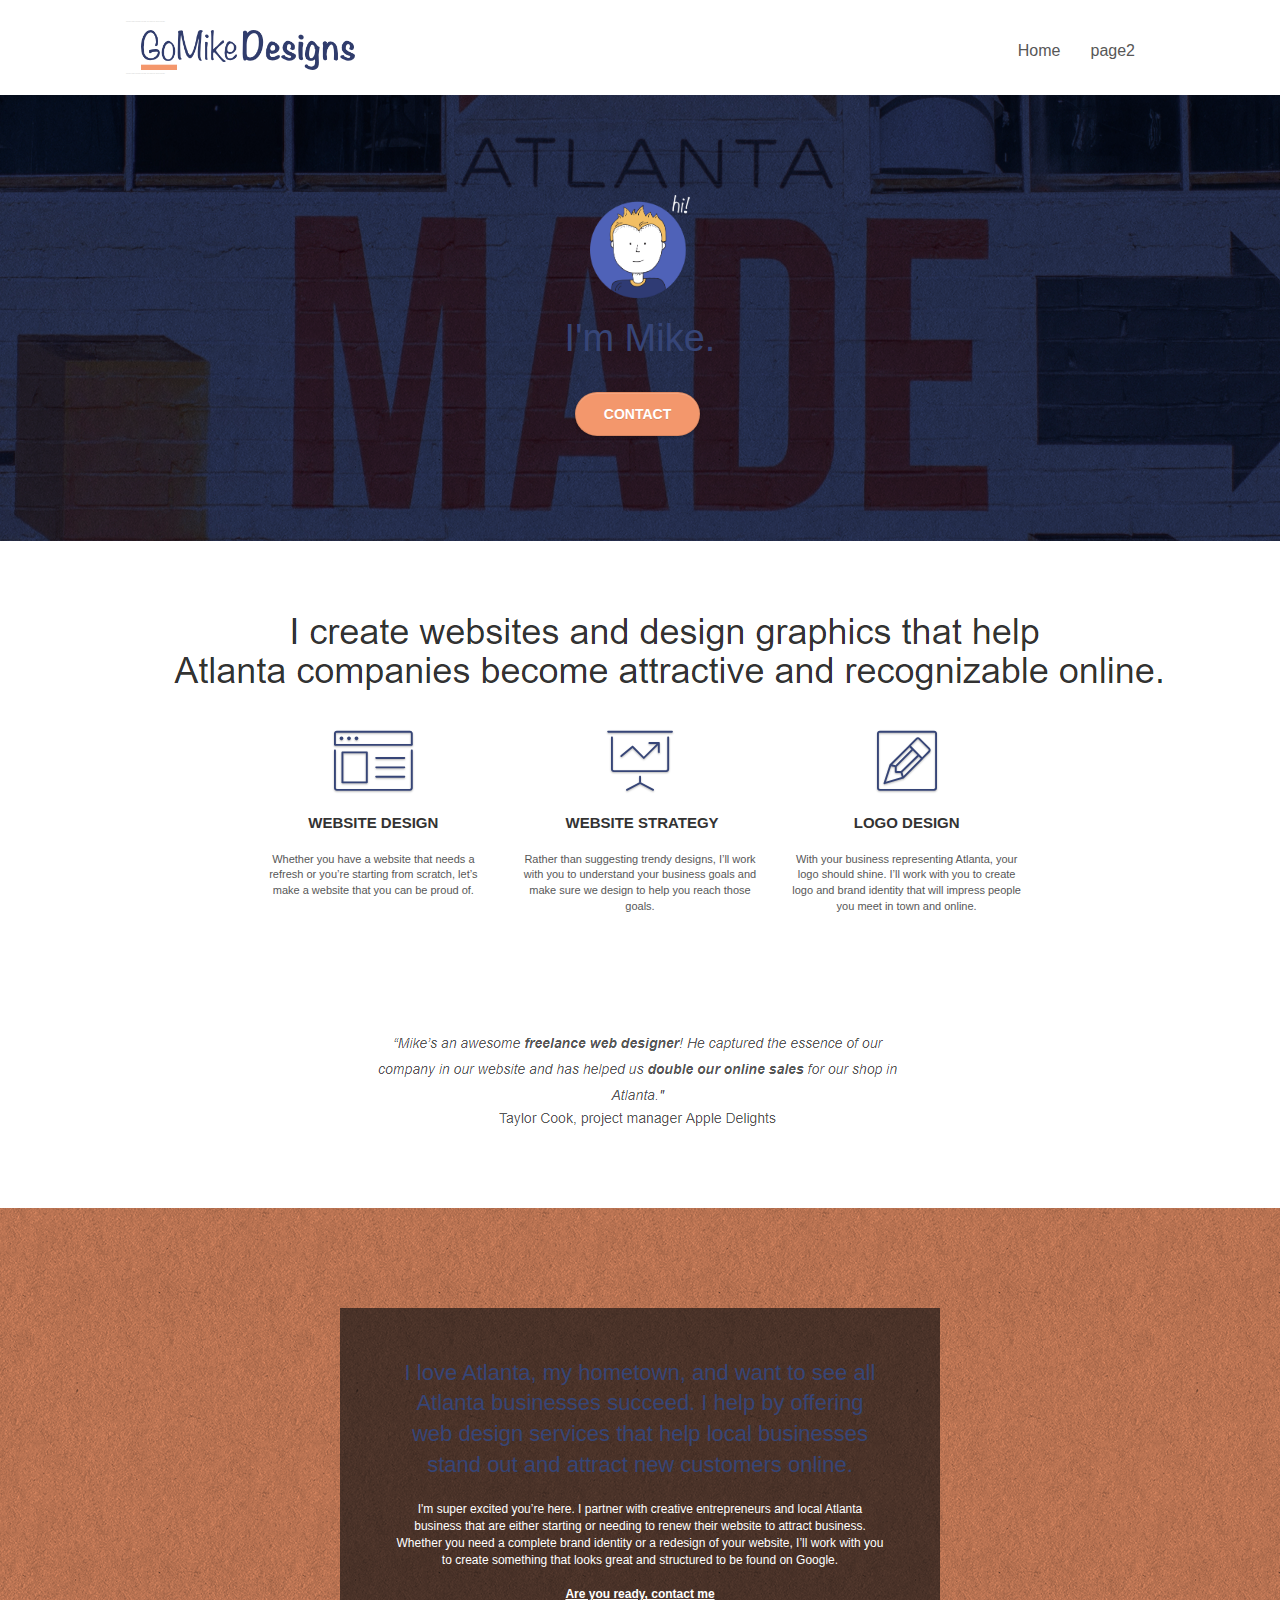
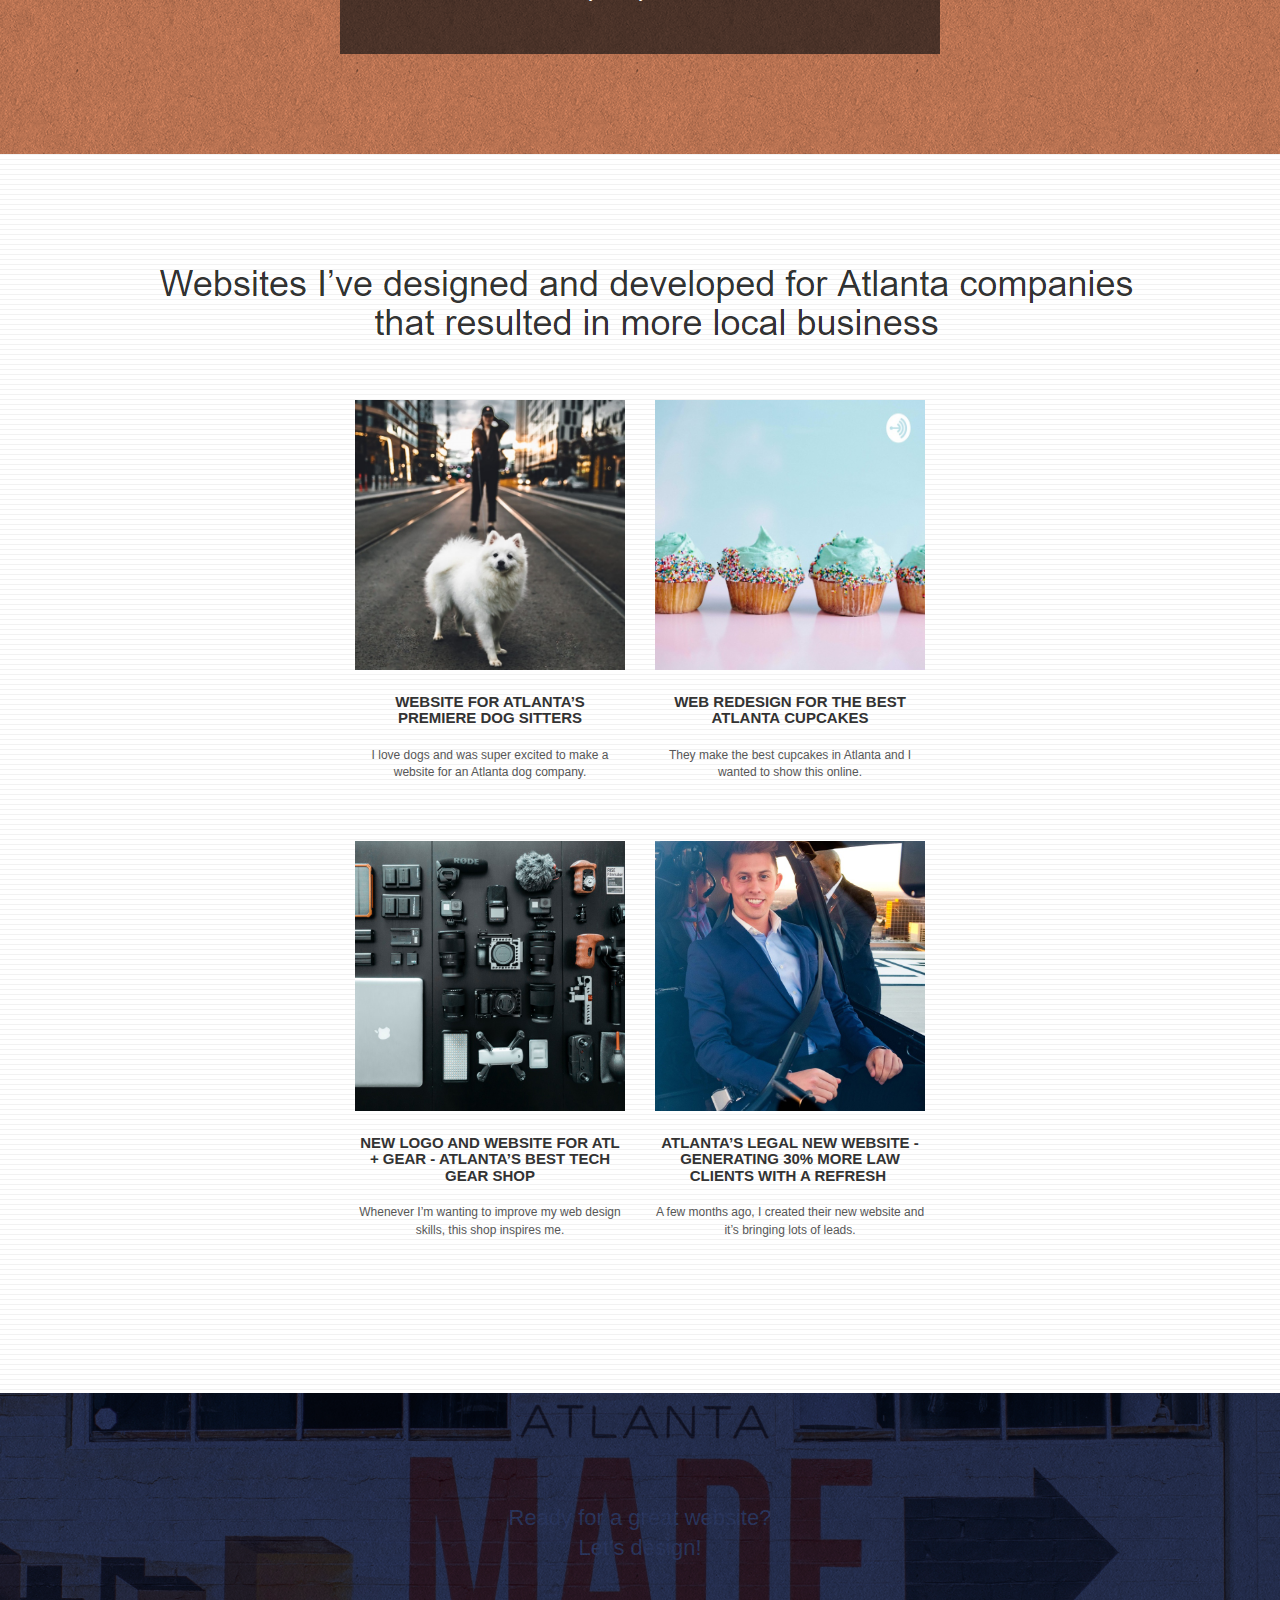
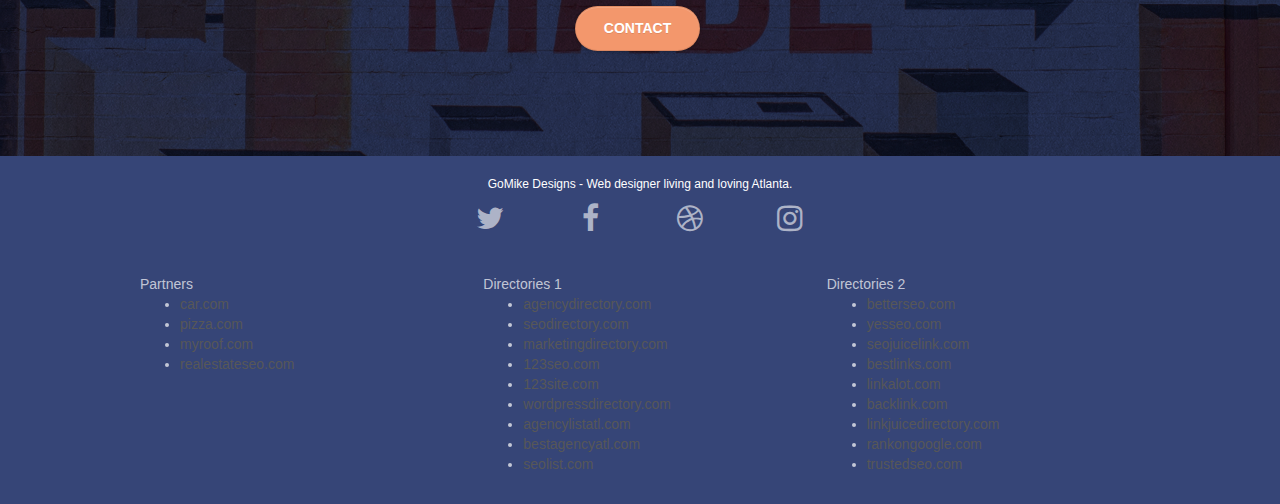
==== commit 9dd3b9fc: "images_resized" ====
--- a/index.html
+++ b/index.html
@@ -168,7 +168,7 @@
 				</p>
 			</div>
 			<div class="col-sm-6">
-				<a href="#" data-lightbox="img/2.jpg" data-gallery-id="gallery-1" data-caption="web redesign for the best cupcakes in Atlanta" data-frame="snapshot-lb"><img src="img/2.jpg" class="img-responsive portfolio-thumb" alt="seo, google, website, internet, web design, design agency website for best cupcakes in atlanta"/></a>
+				<a href="#" data-lightbox=".img/2.jpg" data-gallery-id="gallery-1" data-caption="web redesign for the best cupcakes in Atlanta" data-frame="snapshot-lb"><img src="img/2.jpg" class="img-responsive portfolio-thumb" alt="seo, google, website, internet, web design, design agency website for best cupcakes in atlanta"/></a>
 				<h3 class="mg-md text-center">
 					Web redesign for the best Atlanta&nbsp;cupcakes
 				</h3>
@@ -179,7 +179,7 @@
 		</div>
 		<div class="row tight-width-whitespace portfolio-row">
 			<div class="col-sm-6">
-				<a href="#" data-lightbox="img/3.bmp" data-gallery-id="gallery-1" data-caption="New logo and website for Atlanta's best tech gear shop" data-frame="snapshot-lb"><img src="img/3.bmp" class="img-responsive portfolio-thumb" alt="3.jpg" /></a>
+				<a href="#" data-lightbox="img/3.jpg" data-gallery-id="gallery-1" data-caption="New logo and website for Atlanta's best tech gear shop" data-frame="snapshot-lb"><img src="img/3.jpg" class="img-responsive portfolio-thumb" alt="3.jpg" /></a>
 				<h3 class="mg-md text-center">
 					New logo and website for Atl + Gear - Atlanta&rsquo;s best tech gear shop
 				</h3>
@@ -188,7 +188,7 @@
 				</p>
 			</div>
 			<div class="col-sm-6">
-				<a href="#" data-lightbox="img/4.bmp" data-gallery-id="gallery-1" data-caption="Atlanta's legal website generates 30% more clients after web redesign" data-frame="snapshot-lb"><img src="img/4.bmp" class="img-responsive portfolio-thumb" alt="seo, google, website, internet, web design, Atlanta's legal website generates 30% more clients after web redesign" /></a>
+				<a href="#" data-lightbox="img/4.jpg" data-gallery-id="gallery-1" data-caption="Atlanta's legal website generates 30% more clients after web redesign" data-frame="snapshot-lb"><img src="img/4.jpg" class="img-responsive portfolio-thumb" alt="seo, google, website, internet, web design, Atlanta's legal website generates 30% more clients after web redesign" /></a>
 				<h3 class="mg-md text-center">
 					Atlanta&rsquo;s legal new website - Generating 30% more law clients with a refresh&nbsp;
 				</h3>
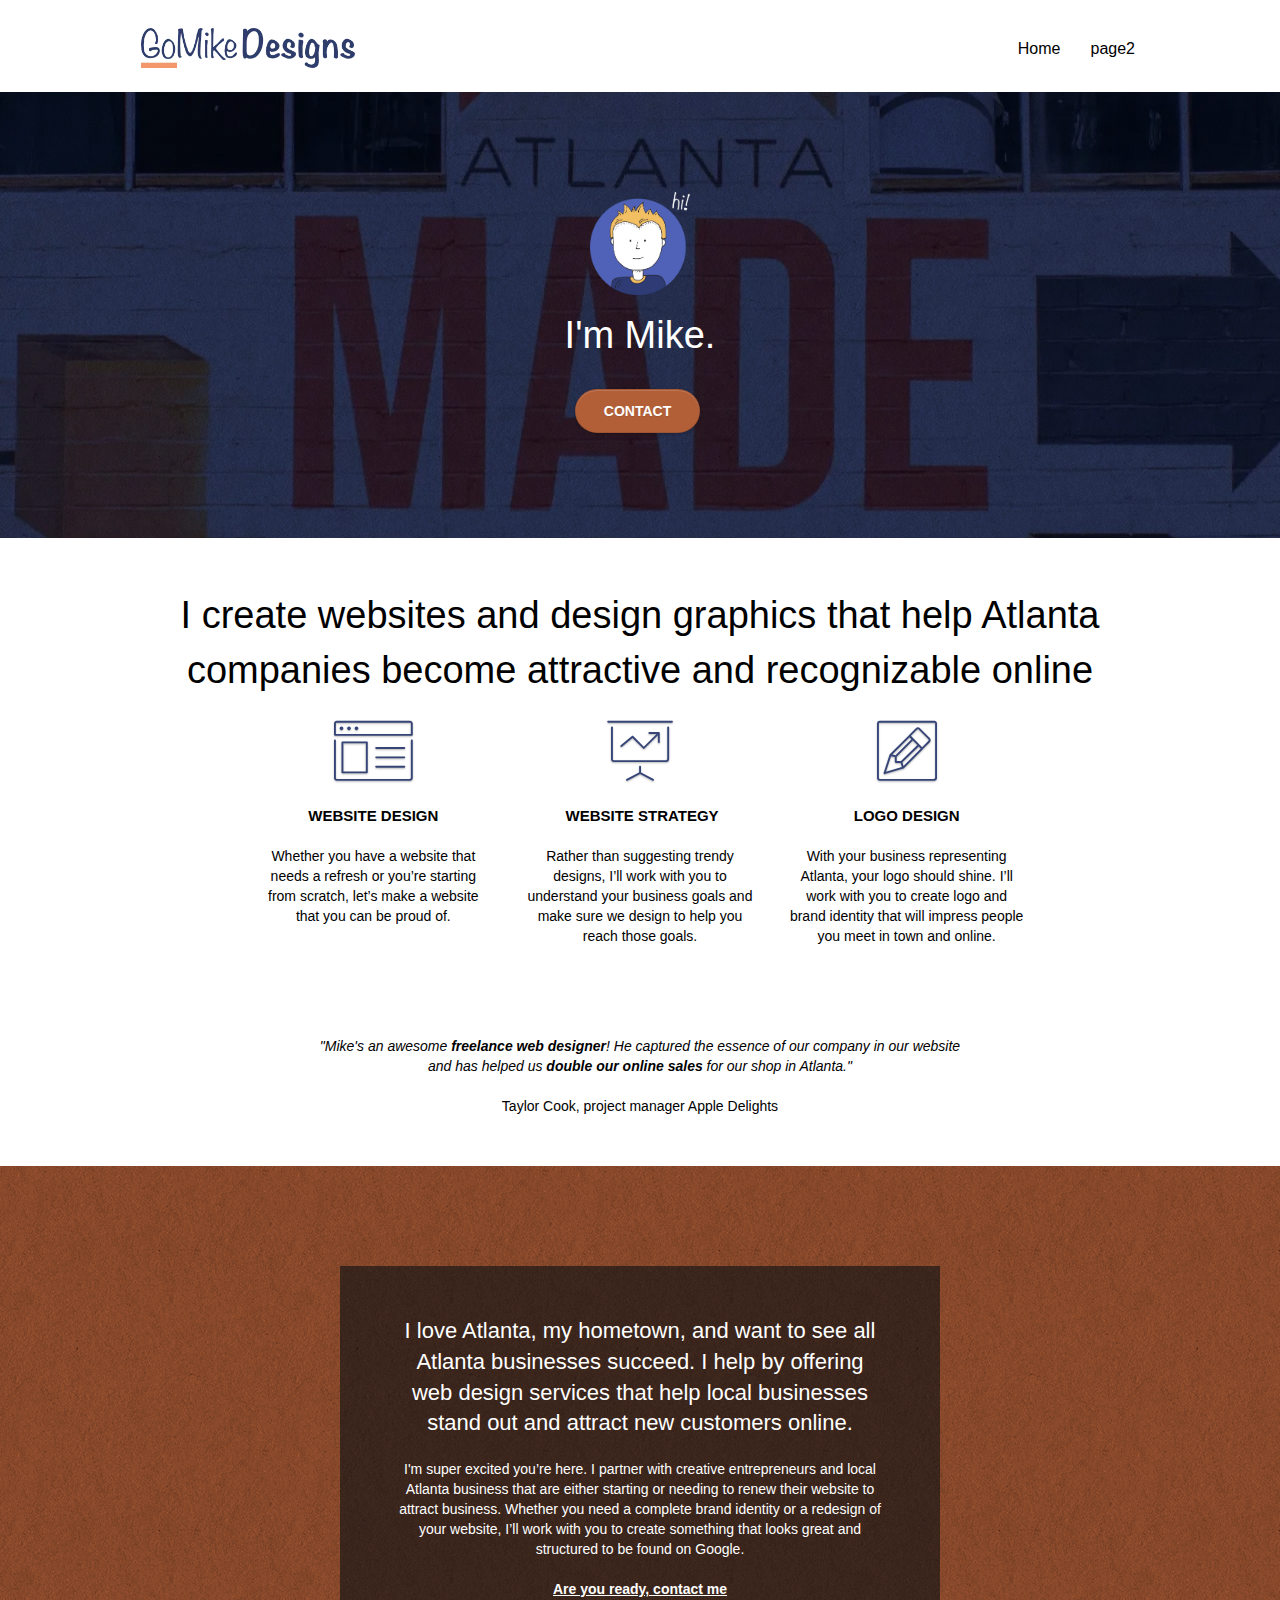
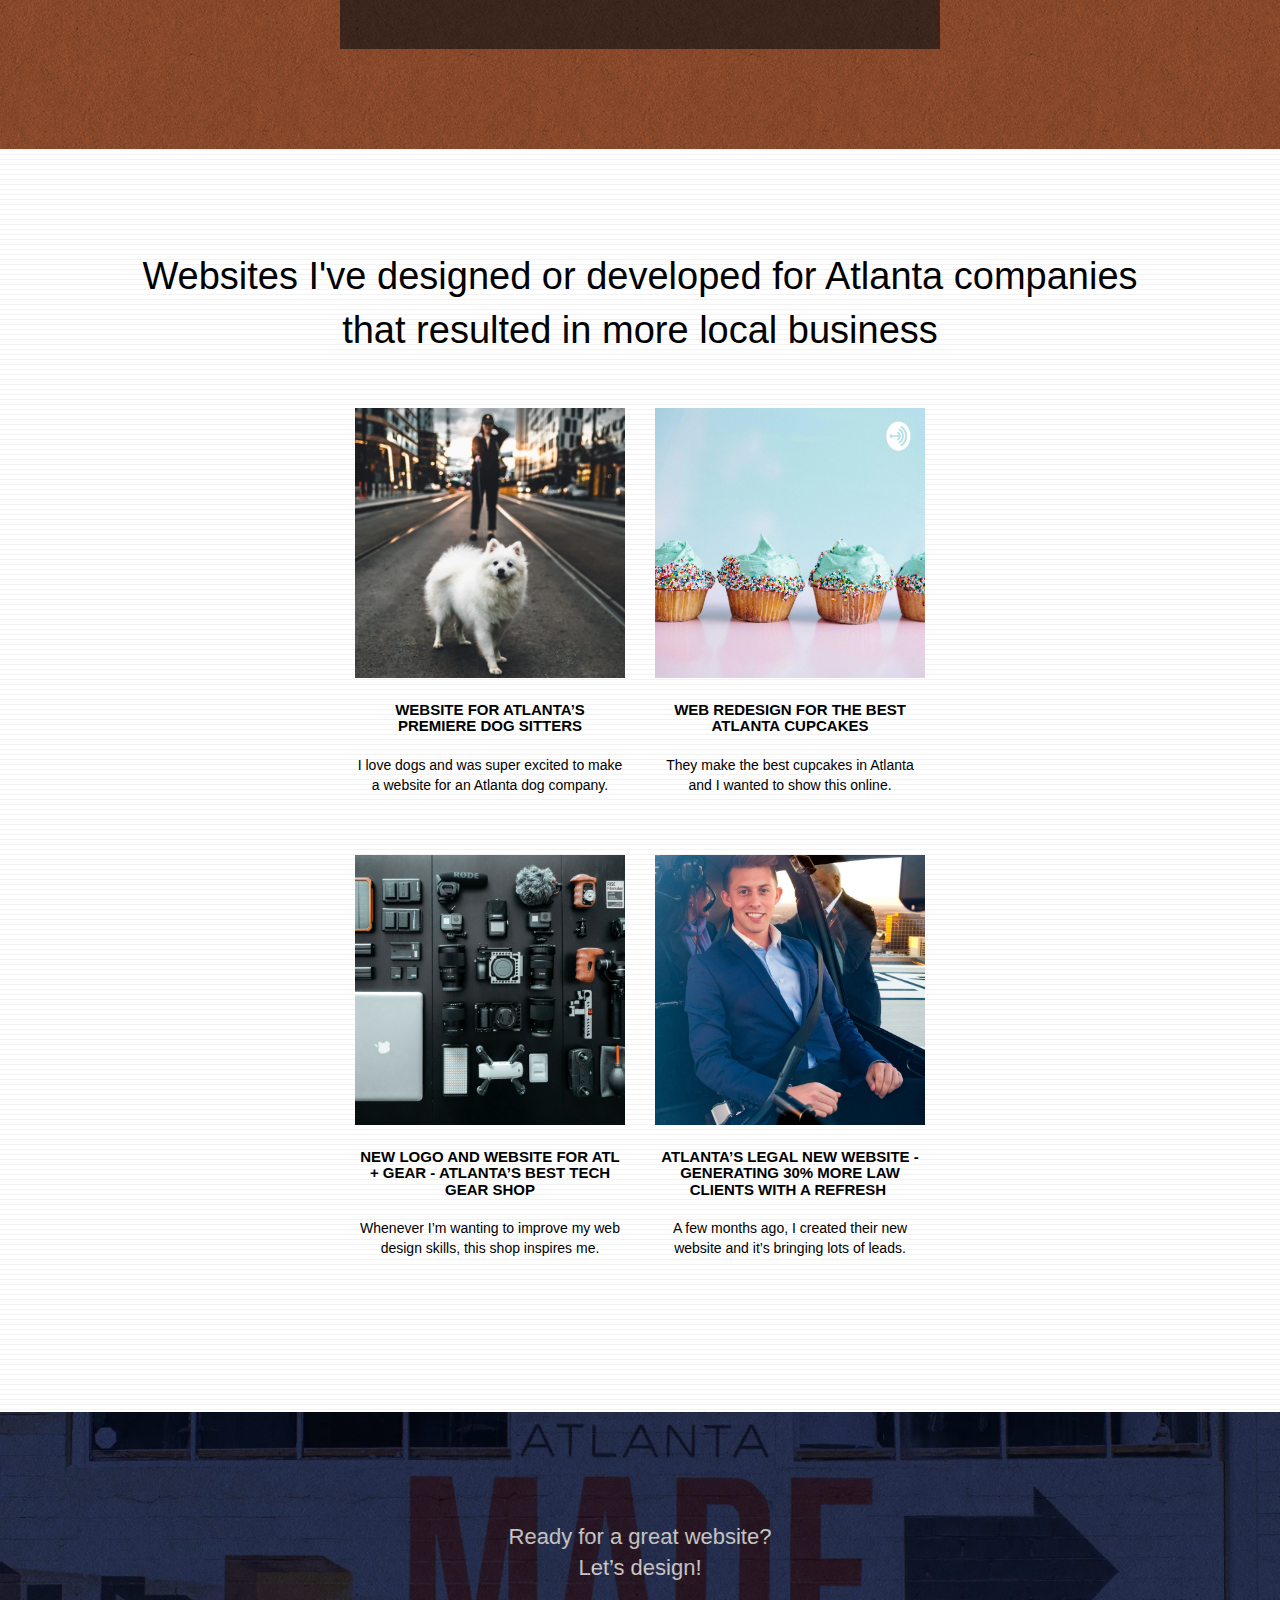
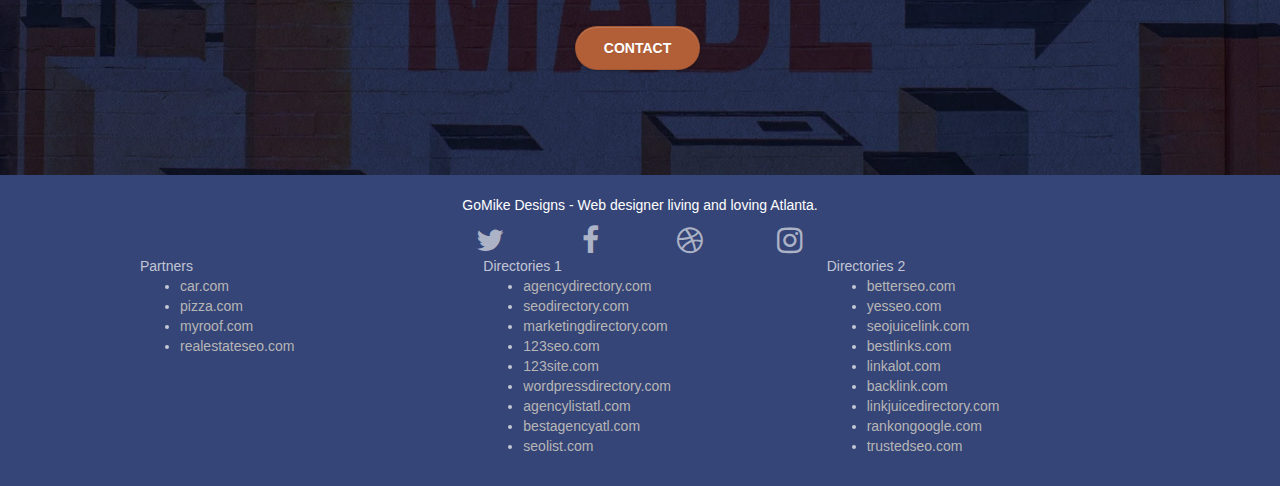
==== commit 636ca444: "removing all the validation errors" ====
--- a/index.html
+++ b/index.html
@@ -1,9 +1,8 @@
 <!doctype html>
-<html lang="Default">
+<html lang="en">
 <head>
     <meta charset="utf-8">
-    <meta name="keywords" content="seo, google, website, internet, web design, design agency, design agency, design agency, design agency, design agency, design agency, logo design atlanta">
-    <meta name="description" content="I'm Mike and your should hire me to build your website">
+    <meta name="description" content="Mike is an Atlanta web designer specializing in website design and development. Contact him to build your custom website today.">
     <meta name="viewport" content="width=device-width, initial-scale=1.0, viewport-fit=cover">
     <link rel="shortcut icon" type="image/png" href="favicon.jpg">
     
@@ -11,6 +10,7 @@
 	<link rel="stylesheet" type="text/css" href="style.css">
 	<link rel="stylesheet" type="text/css" href="./css/font-awesome.css">
 	<link rel="stylesheet" type="text/css" href="./css/et-line.css">
+    <!--  -->
 	
     
 	<script src="./js/jquery-2.1.0.js"></script>
@@ -19,7 +19,7 @@
 	<script src="./js/jquery.touchSwipe.js"></script>
 	<script src="./js/gmaps.js"></script>
 
-    <title>.</title>
+    <title>Go Mike | Freelance Atlanta Website and Logo Designer</title>
 
     
 <!-- Analytics -->
@@ -36,10 +36,7 @@
 	<div class="container bloc-sm">
 		<nav class="navbar row">
 			<div class="navbar-header">
-					<div class="keywords" style="color:#cccccc;font-size:1px;">web agency atlanta, web strategy, web design, logo, website, web, internet, logo design</div>
-				<a class="navbar-brand" href="index.html"><img src="img/atlanta%20web%20design%20logo.png" alt="logo, seo, google, website, internet, web design, design agency" height="40" /></a>
-					<div class="keywords" style="color:#cccccc;font-size:1px;">web agency atlanta, web strategy, web design, logo, website, web, internet, logo design</div>
-
+				<a class="navbar-brand" href="index.html"><img src="img/atlanta%20web%20design%20logo-min.webp" alt="logo, seo, google, website, internet, web design, design agency" height="40"></a>
 				<button id="nav-toggle" type="button" class="ui-navbar-toggle navbar-toggle" data-toggle="collapse" data-target=".navbar-1">
 					<span class="sr-only">Toggle navigation</span><span class="icon-bar"></span><span class="icon-bar"></span><span class="icon-bar"></span>
 				</button>
@@ -66,7 +63,7 @@
 	<div class="container bloc-lg">
 		<div class="row tight-width-whitespace">
 			<div class="col-sm-12">
-				<img src="img/atlanta%20web%20designer%20mike.png" class="center-block image-resize-mode" width="100" alt="atlanta web designer mike,seo, google, website, internet, web design, design agency" />
+				<img src="img/atlanta%20web%20designer%20mike-min.webp" class="center-block image-resize-mode" width="100" alt="atlanta web designer mike,seo, google, website, internet, web design, design agency">
 				<h1 class="text-center hero-bloc-text tc-white ">
 					I'm Mike.
 				</h1>
@@ -83,8 +80,8 @@
 <div class="bloc bgc-white l-bloc" id="bloc-2-services">
 	<div class="container bloc-md">
 		<div class="row">
-			<div class="col-sm-12 text-center">
-				<img alt="web agency, web design, logo design, atlanta agency, mike" src="img/title.png" />
+			<div class="col-sm-12 text-center title-txt">
+				I create websites and design graphics that help Atlanta companies become attractive and recognizable online
 			</div>
 		</div>
 		<div class="row voffset-lg med-width-whitespace">
@@ -92,9 +89,9 @@
 				<div class="text-center">
 					<span class="et-icon-browser sm-shadow icon-dark-slate-blue icons icon-lg"></span>
 				</div>
-				<h1 class="mg-md text-center service-header">
+				<h2 class="mg-md text-center service-header">
 					Website Design
-				</h1>
+				</h2>
 				<p class="text-center ">
 					Whether you have a website that needs a refresh or you&rsquo;re starting from scratch, let&rsquo;s make a website that you can be proud of.
 				</p>
@@ -103,9 +100,9 @@
 				<div class="text-center">
 					<span class="et-icon-presentation sm-shadow icon-dark-slate-blue icons icon-lg"></span>
 				</div>
-				<h1 class="mg-md text-center service-header">
+				<h2 class="mg-md text-center service-header">
 					&nbsp;Website Strategy
-				</h1>
+				</h2>
 				<p class="text-center ">
 					Rather than suggesting trendy designs, I&rsquo;ll work with you to understand your business goals and make sure we design to help you reach those goals.<br>
 				</p>
@@ -114,9 +111,9 @@
 				<div class="text-center">
 					<span class="et-icon-edit sm-shadow icon-dark-slate-blue icons icon-lg"></span>
 				</div>
-				<h1 class="mg-md text-center service-header">
+				<h2 class="mg-md text-center service-header">
 					Logo Design
-				</h1>
+				</h2>
 				<p class="text-center ">
 					With your business representing Atlanta, your logo should shine. I&rsquo;ll work with you to create logo and brand identity that will impress people you meet in town and online.
 				</p>
@@ -124,7 +121,10 @@
 		</div>
 		<div class="row voffset-lg voffset">
 			<div class="col-xs-12 col-md-8 col-md-offset-2 text-center">
-				<img alt="web agency, web design, logo design " src="img/quote.png" />
+				<em>"Mike's an awesome <strong>freelance web designer</strong>! He captured the essence of our company in our website and has helped us <strong>double our online sales</strong> for our shop in Atlanta."</em>
+                <br>
+                <br>
+                Taylor Cook, project manager Apple Delights
 			</div>
 		</div>
 	</div>
@@ -152,14 +152,13 @@
 <div class="bloc bgc-white bg-lines-h2-bg bg-repeat l-bloc" id="bloc-4-portfolio">
 	<div class="container bloc-lg">
 		<div class="row">
-			<div class="col-sm-12 text-center">
-								<img alt="web agency, web design, logo design " src="img/title2.png" />
-
+			<div class="col-sm-12 text-center title-txt">
+				Websites I've designed or developed for Atlanta companies that resulted in more local business
 			</div>
 		</div>
 		<div class="row tight-width-whitespace portfolio-row">
 			<div class="col-sm-6">
-				<a href="#" data-lightbox="img/11.jpg" data-gallery-id="gallery-1" data-caption="Website for Atlanta's Premiere dog salon" data-frame="snapshot-lb"><img src="img/11.jpg" class="img-responsive portfolio-thumb" alt="seo, google, website, internet, web design, design agency website for dog salon"/></a>
+				<a href="#" data-lightbox="img/11-min.webp" data-gallery-id="gallery-1" data-caption="Website for Atlanta's Premiere dog salon" data-frame="snapshot-lb"><img src="img/11-min.webp" class="img-responsive portfolio-thumb" alt="seo, google, website, internet, web design, design agency website for dog salon"></a>
 				<h3 class="mg-md text-center">
 					Website for Atlanta&rsquo;s premiere Dog Sitters
 				</h3>
@@ -168,7 +167,7 @@
 				</p>
 			</div>
 			<div class="col-sm-6">
-				<a href="#" data-lightbox=".img/2.jpg" data-gallery-id="gallery-1" data-caption="web redesign for the best cupcakes in Atlanta" data-frame="snapshot-lb"><img src="img/2.jpg" class="img-responsive portfolio-thumb" alt="seo, google, website, internet, web design, design agency website for best cupcakes in atlanta"/></a>
+				<a href="#" data-lightbox="img/2-min.webp" data-gallery-id="gallery-1" data-caption="web redesign for the best cupcakes in Atlanta" data-frame="snapshot-lb"><img src="img/2-min.webp" class="img-responsive portfolio-thumb" alt="seo, google, website, internet, web design, design agency website for best cupcakes in atlanta"></a>
 				<h3 class="mg-md text-center">
 					Web redesign for the best Atlanta&nbsp;cupcakes
 				</h3>
@@ -179,7 +178,7 @@
 		</div>
 		<div class="row tight-width-whitespace portfolio-row">
 			<div class="col-sm-6">
-				<a href="#" data-lightbox="img/3.jpg" data-gallery-id="gallery-1" data-caption="New logo and website for Atlanta's best tech gear shop" data-frame="snapshot-lb"><img src="img/3.jpg" class="img-responsive portfolio-thumb" alt="3.jpg" /></a>
+				<a href="#" data-lightbox="img/3.webp" data-gallery-id="gallery-1" data-caption="New logo and website for Atlanta's best tech gear shop" data-frame="snapshot-lb"><img src="img/3.webp" class="img-responsive portfolio-thumb" alt="3.jpg"></a>
 				<h3 class="mg-md text-center">
 					New logo and website for Atl + Gear - Atlanta&rsquo;s best tech gear shop
 				</h3>
@@ -188,7 +187,7 @@
 				</p>
 			</div>
 			<div class="col-sm-6">
-				<a href="#" data-lightbox="img/4.jpg" data-gallery-id="gallery-1" data-caption="Atlanta's legal website generates 30% more clients after web redesign" data-frame="snapshot-lb"><img src="img/4.jpg" class="img-responsive portfolio-thumb" alt="seo, google, website, internet, web design, Atlanta's legal website generates 30% more clients after web redesign" /></a>
+				<a href="#" data-lightbox="img/4.webp" data-gallery-id="gallery-1" data-caption="Atlanta's legal website generates 30% more clients after web redesign" data-frame="snapshot-lb"><img src="img/4.webp" class="img-responsive portfolio-thumb" alt="seo, google, website, internet, web design, Atlanta's legal website generates 30% more clients after web redesign"></a>
 				<h3 class="mg-md text-center">
 					Atlanta&rsquo;s legal new website - Generating 30% more law clients with a refresh&nbsp;
 				</h3>
@@ -227,26 +226,24 @@
 				<div class="row row-no-gutters social">
 					<div class="col-sm-3">
 						<div class="text-center">
-							<a class="social" href="index.html"><span class="fa fa-twitter icon-md"></span></a>
-						</div>
-					</div>
-					<div class="col-sm-3">
-						<div class="text-center">
-							<a class="social" href="index.html"><span class="fa fa-facebook icon-md"></span></a>
-						</div>
-					</div>
-					<div class="col-sm-3">
-						<div class="text-center">
-							<a class="social" href="index.html"><span class="fa fa-dribbble icon-md"></span></a>
-						</div>
-					</div>
-					<div class="col-sm-3">
-						<div class="text-center">
-							<a class="social" href="index.html"><span class="fa fa-instagram icon-md"></span></a>
-						</div>
-					</div>
-
-					<div class="keywords" style="color:#364577;">web agency atlanta, web strategy, web design, logo, website, web, internet, logo design</div>
+							<a class="social" href="index.html" aria-label="twitter"><span class="fa fa-twitter icon-md"></span></a>
+						</div>
+					</div>
+					<div class="col-sm-3">
+						<div class="text-center">
+							<a class="social" href="index.html" aria-label="facebook"><span class="fa fa-facebook icon-md"></span></a>
+						</div>
+					</div>
+					<div class="col-sm-3">
+						<div class="text-center">
+							<a class="social" href="index.html" aria-label="dribble"><span class="fa fa-dribbble icon-md"></span></a>
+						</div>
+					</div>
+					<div class="col-sm-3">
+						<div class="text-center">
+							<a class="social" href="index.html" aria-label="instagram"><span class="fa fa-instagram icon-md"></span></a>
+						</div>
+					</div>
 
 				</div>
 					<div class="row">
@@ -299,4 +296,4 @@
     
 
 </body>
-</html>
+</html>--- a/style.css
+++ b/style.css
@@ -91,7 +91,7 @@
 }
 
 .texture-paper::before {
-    background: url("img/texture-paper.png");
+    background: url("img/texture-paper-min.webp");
     background-size: 280px 280px;
 }
 
@@ -284,7 +284,7 @@
 }
 
 #bloc-2-services p {
-    font-size: 11px;
+    font-size: 14px;
 }
 
 .navbar {
@@ -651,7 +651,23 @@
 a {
     font-family: "helvetica";
     font-weight: 400;
-    color: #575757!important;
+    color: #000!important;
+}
+
+#bloc-8 a {
+    color: #b6b6b6 !important;
+}
+
+.title-txt {
+    font-size: 38px;
+}
+
+.text-center {
+    color: #000 !important;
+}
+
+.site-navigation a {
+    color: #000 !important;
 }
 
 .container {
@@ -677,7 +693,11 @@
 }
 
 p {
-    font-size: 12px;
+    font-size: 14px;
+}
+
+#bloc-7 .col-sm-6, #bloc-7 p {
+    font-size: 16px;
 }
 
 .tight-width-whitespace {
@@ -777,15 +797,15 @@
 }
 
 .bgc-atomic-tangerine {
-    background-color: #F3976C;
+    background-color: #b25f38;
 }
 
 .tc-white {
-    color: #364577!important;
+    color: #fff!important;
 }
 
 .btn-atomic-tangerine {
-    background: #F3976C;
+    background: #b25f38;
     color: #FFFFFF!important;
 }
 
@@ -803,7 +823,7 @@
 }
 
 .ltc-atomic-tangerine {
-    color: #F3976C!important;
+    color: #b25f38!important;
 }
 
 .ltc-atomic-tangerine:hover {
@@ -816,19 +836,19 @@
 }
 
 .bg-dots-bg {
-    background-image: url("img/dots-bg.png");
+    background-image: url("img/dots-bg-min.webp");
 }
 
 .bg-lines-h2-bg {
-    background-image: url("img/lines-h2-bg.png");
+    background-image: url("img/lines-h2-bg-min.webp");
 }
 
 .bg-atlanta-20made-20sign {
-    background-image: url("img/atlanta%20made%20sign.jpg");
+    background-image: url("img/atlanta%20made%20sign-min.webp");
 }
 
 .bg-atlanta-20made-20sign-20orange {
-    background-image: url("img/atlanta%20made%20sign%20orange.jpg");
+    background-image: url("img/atlanta%20made%20sign%20orange-min.webp");
 }
 
 @media (max-width: 1024px) {
@@ -854,13 +874,13 @@
     }
 }
 
-@media only screen and (min-device-width: 768px) and (max-device-width: 1024px) and (orientation: landscape) {
+@media only screen and (min-width: 768px) and (max-width: 1024px) and (orientation: landscape) {
     .b-parallax {
         background-attachment: scroll;
     }
 }
 
-@media only screen and (min-device-width: 1024px) and (max-device-width: 1366px) and (-webkit-min-device-pixel-ratio: 1.5) {
+@media only screen and (min-width: 1024px) and (max-width: 1366px) and (-webkit-min-device-pixel-ratio: 1.5) {
     .b-parallax {
         background-attachment: scroll;
     }
@@ -879,8 +899,8 @@
         position: relative;
     }
     .bloc {
-        padding-left: constant(safe-area-inset-left);
-        padding-right: constant(safe-area-inset-right);
+        padding-left: 20px;
+        padding-right: 20px;
     }
     .bloc-group,
     .bloc-group .bloc {
@@ -890,12 +910,15 @@
     .bloc-fill-screen .fill-bloc-top-edge,
     .bloc-fill-screen .fill-bloc-bottom-edge {
         padding: 0 20px;
-        padding-left: constant(safe-area-inset-left);
-        padding-right: constant(safe-area-inset-right);
+        padding-left: 20px;
+        padding-right: 20px;
     }
 }
 
 @media (max-width: 767px) {
+    .title-txt {
+        font-size: 30px;
+    }
     .page-container {
         overflow-x: hidden;
         position: relative;
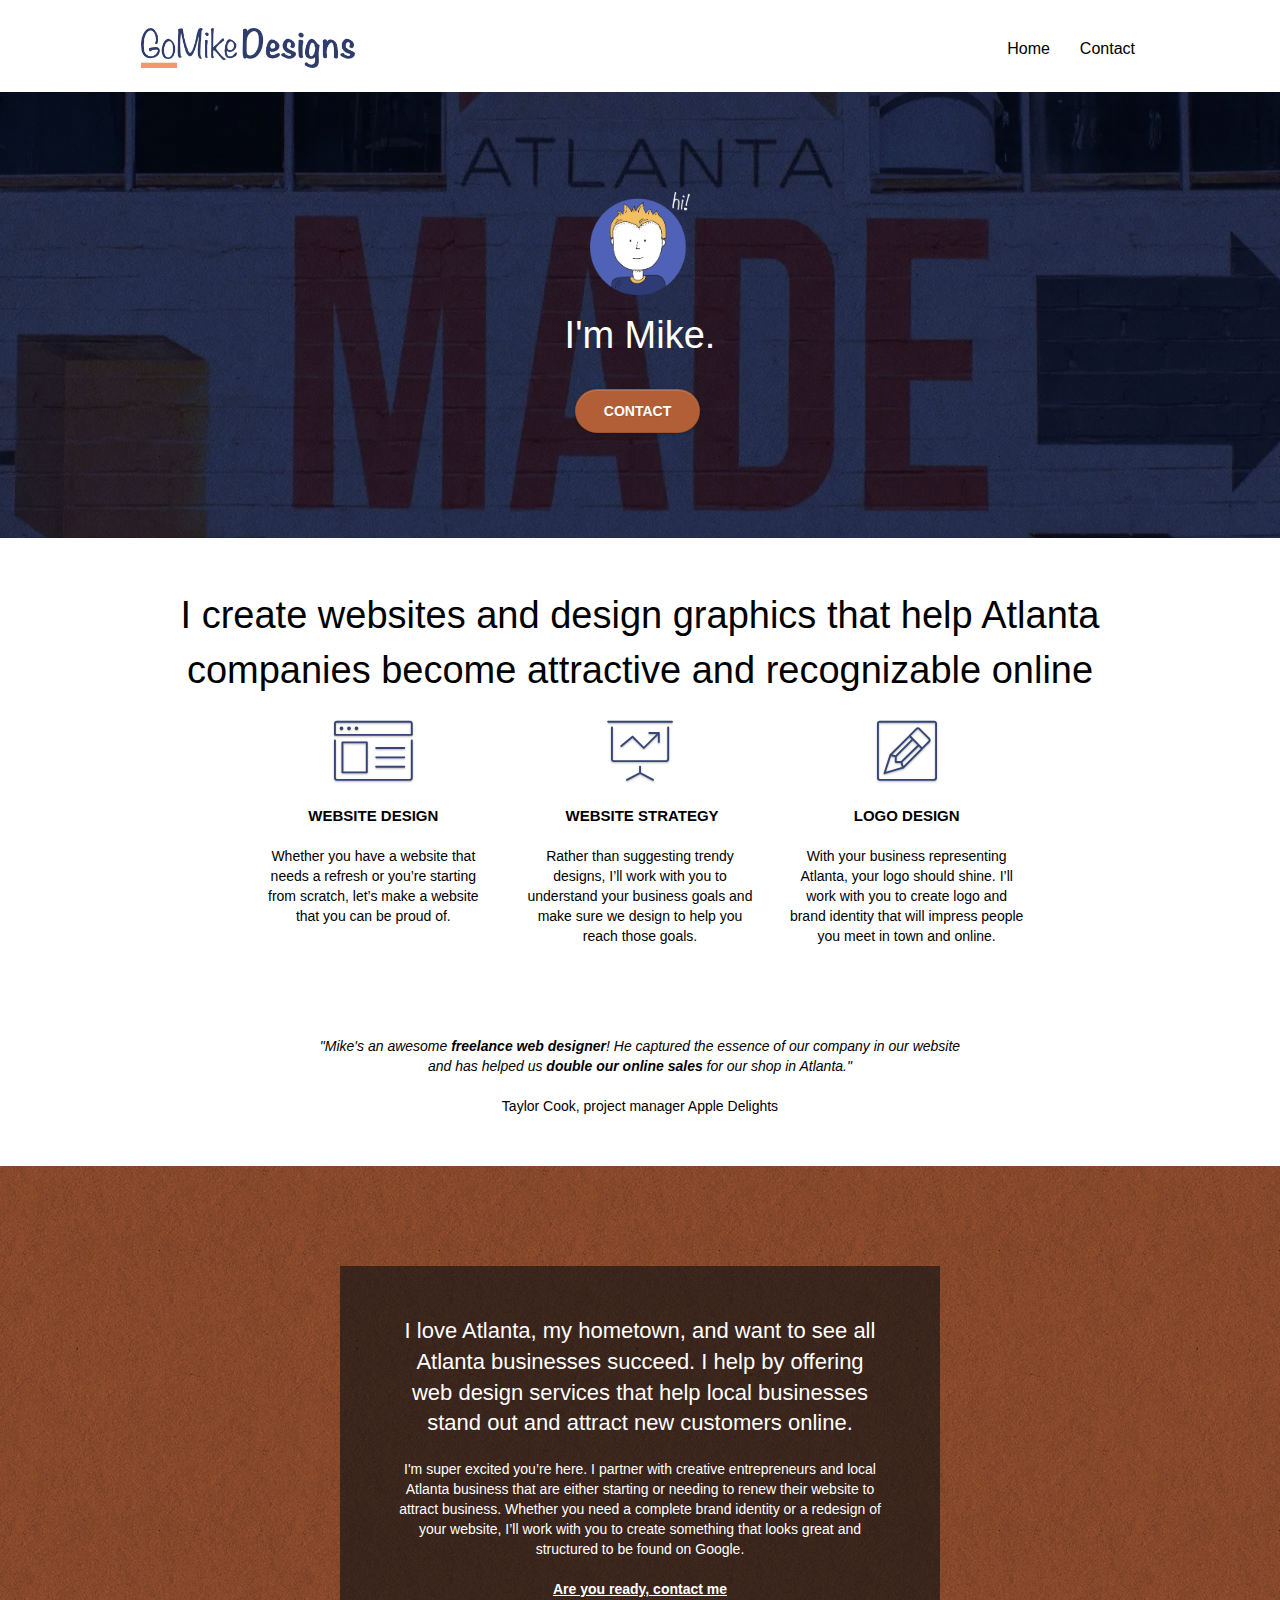
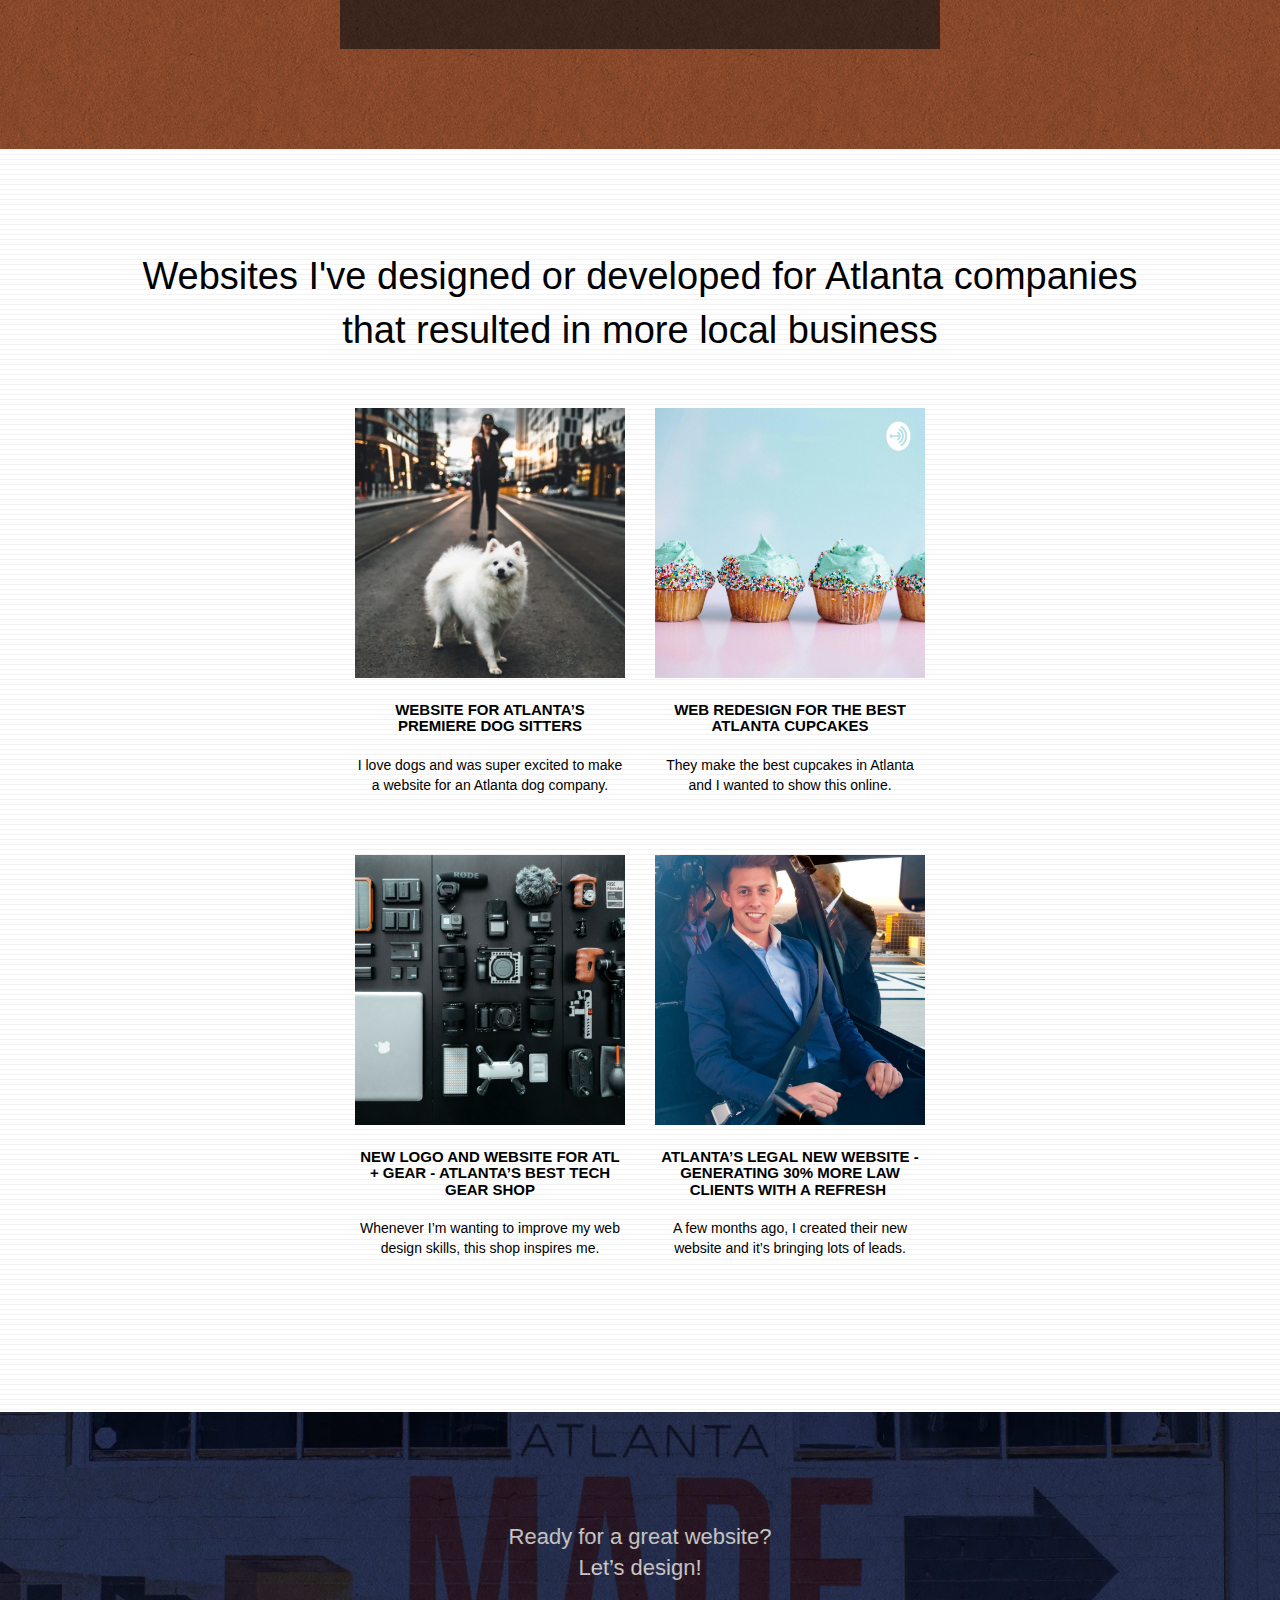
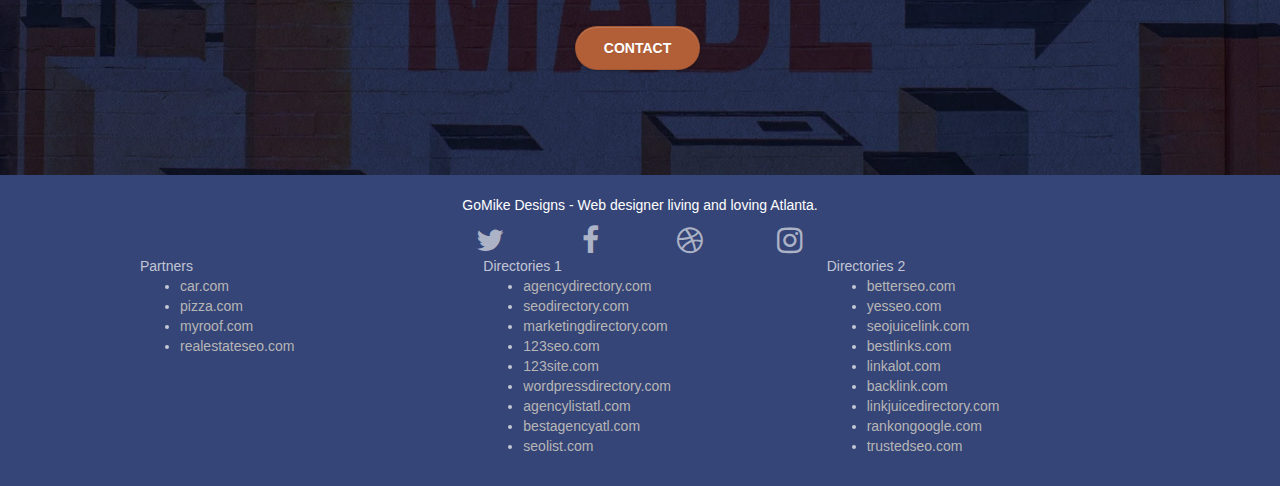
==== commit 3cc8302e: "improvment" ====
--- a/index.html
+++ b/index.html
@@ -49,7 +49,7 @@
 					<li>
 					</li>
 					<li>
-						<a href="page2.html">page2</a>
+						<a href="page2.html">Contact</a>
 					</li>
 				</ul>
 			</div>
